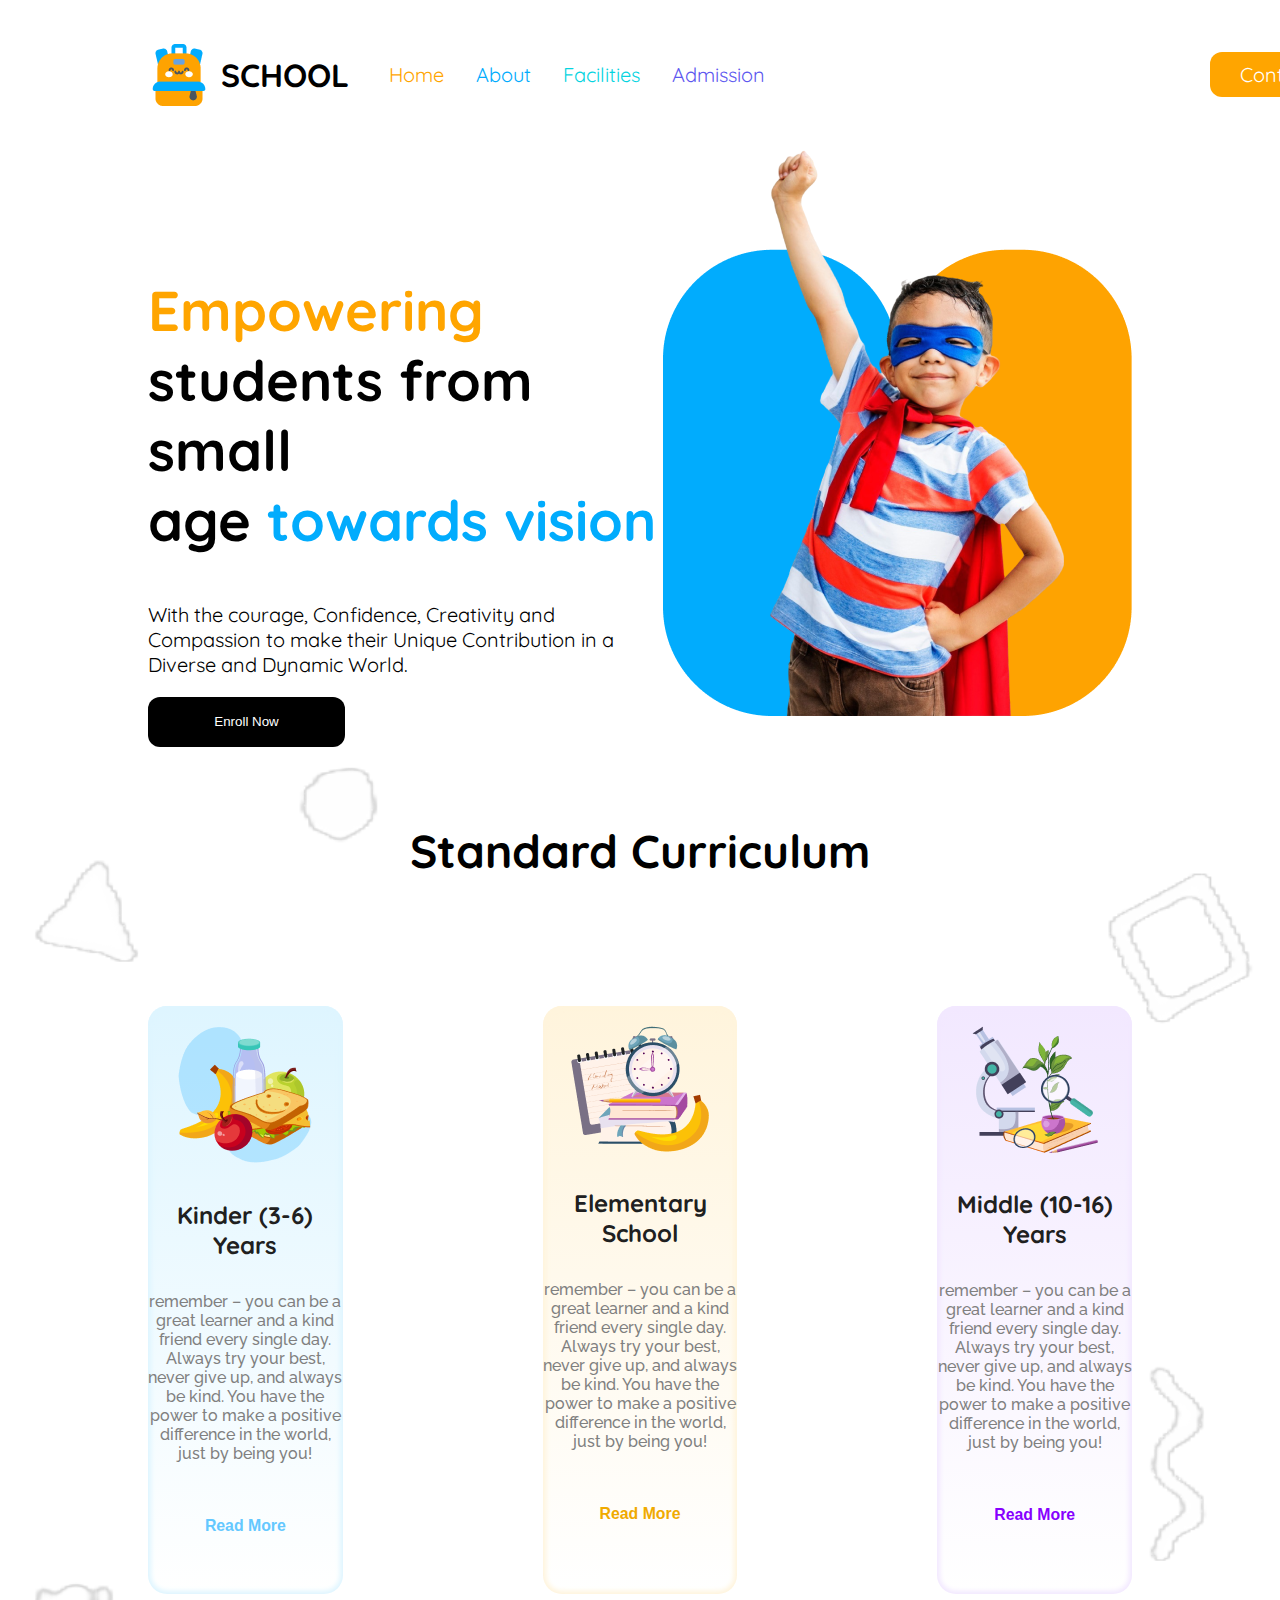
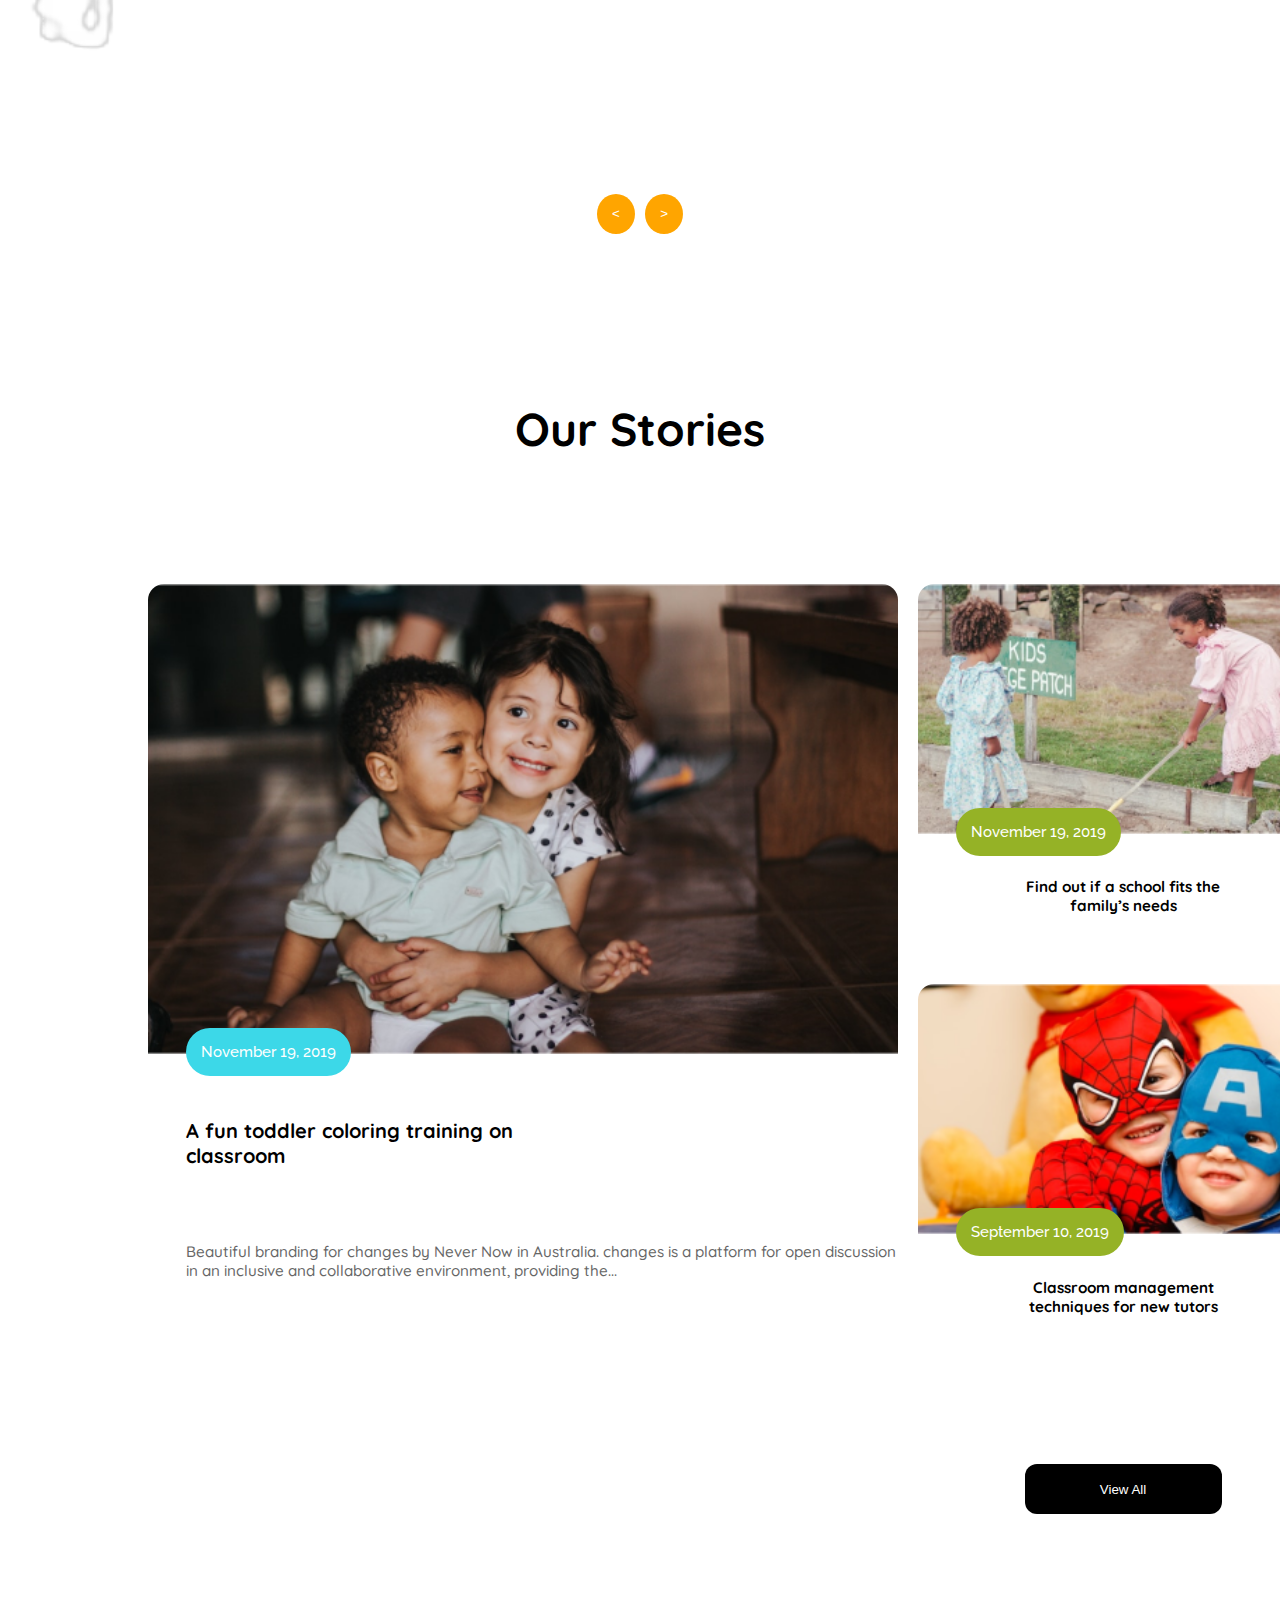
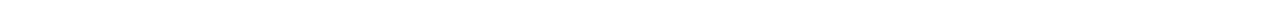
==== index.html @ c286f9ad "added text" ====
<!DOCTYPE html>
<html lang="en">
<head>
    <meta charset="UTF-8">
    <meta name="viewport" content="width=device-width, initial-scale=1.0">
    <link rel="stylesheet" href="style/style.css">
    <link rel="stylesheet" href="https://cdnjs.cloudflare.com/ajax/libs/font-awesome/6.7.2/css/all.min.css" integrity="sha512-Evv84Mr4kqVGRNSgIGL/F/aIDqQb7xQ2vcrdIwxfjThSH8CSR7PBEakCr51Ck+w+/U6swU2Im1vVX0SVk9ABhg==" crossorigin="anonymous" referrerpolicy="no-referrer" />
    <title>kids School</title>
    

</head>
<body id="all">
    <header class="head  display-flex">
        <div class="head1 display-flex">
            <img src="assets/logo.png" alt="">
            <h2 class="school">SCHOOL</h2>
        </div>
        <nav class="head2 display-flex">
            <ul class=" head3 display-flex">
                <li ><a class="font orange" href="">Home</a></li>
                <li><a class="font sky" href="">About</a></li>
                <li><a class="font" style="color:rgba(5, 212, 223, 1) ;" href="">Facilities</a></li>
                <li><a class="font" style="color:rgba(93, 88, 239, 1) ;" href="">Admission</a></li>
                
            </ul>
            <ul>
                <li><a class="btn font hover" style="color:rgba(255, 255, 255, 1) ;" href="">Contact</a></li>
            </ul>
        </nav>
        <i class="fa-sharp fa-solid fa-bars"></i>
    </header>
    <main>
        <section class="container display-flex">
            <div class="box-container ">
                <h2 class="ir"><span class=" orange">Empowering </span><br><span class="black">students from small <br> age</span> <span class="sky">towards vision</span></h2>
                <p class="pr black">With the courage, Confidence, Creativity and Compassion to make their Unique Contribution in a Diverse and Dynamic World.</p>
                <button class="btn-b " type="button">Enroll Now</button>
            </div>
            <div class="box display-flex">
                <img src="assets/hero-kids.png" alt="">
                
            </div>
        </section>
        <section class="bg ">

            <div class="standard ">
                <h3 class="st display-flex">Standard Curriculum</h3>
                <div class="standard-box display-flex">
                    <div class="img1 be">
                       <img src="assets/kinder.png" alt="">
                        <h4 class="three">Kinder (3-6) Years</h4>
                        <p class="four">remember – you can be a great learner and a kind friend every single day. Always try your best, never give up, and always be kind. You have the power to make a positive difference in the world, just by being you!</p>
                        <button class="btn-btn hover" style="color: rgba(100, 200, 255, 1);"  type="button">Read More</button>
                    </div>
                    <div class="img1 hey">
                        <img src="assets/elementary.png" alt="">
                        <h4 class="three">Elementary School</h4>
                        <p class="four">remember – you can be a great learner and a kind friend every single day. Always try your best, never give up, and always be kind. You have the power to make a positive difference in the world, just by being you!</p>
                        <button class="btn-btn hover" style="color:rgba(240, 170, 0, 1) ;"  type="button">Read More</button>
                    </div>
                    <div class="img1 bd">
                        <img src="assets/middle.png" alt="">
                        <h4 class="three">Middle (10-16) Years</h4>
                        <p class="four">remember – you can be a great learner and a kind friend every single day. Always try your best, never give up, and always be kind. You have the power to make a positive difference in the world, just by being you!</p>
                        <button class="btn-btn hover" style="color: rgba(135, 0, 255, 1);" type="button">Read More</button>
                    </div>
                </div>
                <div class="are display-flex">
                    <button class="l" type="button"> < </span>
                    <button class="r" type="button"> > </span>
                </div>
            </div>
        </section>
         <section class="gradient">
            <div class="story">
                <h3 class="our st">Our Stories</h3>
                <div class="stories">

                <div class="stories1 ">
                   <div class="six"> <img  src="assets/story-1.png" alt=""></div>
                    <span class="date" style="background-color:rgba(60, 216, 232, 1) ;">November 19, 2019</span>
                   <div class="seven black font"> 
                    <h4 class="m">A fun toddler coloring training on <br>
                    classroom</h4>
                <p class="w">Beautiful branding for changes by Never Now in Australia.
                    changes is a platform for open discussion in an inclusive and
                    collaborative environment, providing the...</p></div>
                </div>
                <div class="collage">
                    <div class="stories2 ">
                        <div class="hg"> <img  src="assets/story-2.png" alt=""></div>
                         <span class="date" style="background-color: rgba(149, 178, 38, 1);">November 19, 2019</span>
                         <h4 class="p f">Find out if a school fits the <br>family’s needs</h4>
                     </div>
                     <div class="stories3 ">
                         <div class="hg"><img  src="assets/story-3.png" alt=""></div>
                         <span class="date" style="background-color:rgba(93, 88, 240, 1) ;">November 19, 2019</span>
                         <h4 class="p">Summer math & literacy <br>
                             centres for kids</h4>
                     </div>
                     <div class="stories4 ">
                         <div class="hg"><img  src="assets/story-4.png" alt=""></div>
                         <span class="date" style="background-color: rgba(149, 178, 38, 1);">September 10, 2019</span>
                         <h4 class="p">Classroom management <br>
                             techniques for new tutors</h4>
                     </div>
                     <div class="stories5 ">
                         <div class="hg"><img  src="assets/story-5.png" alt=""></div>
                         <span class="date" style="background-color: rgba(149, 178, 38, 1);" >July 19, 2019</span>
                         <h4 class="p">Conversation rhymes <br>
                             improve kids listening</h4></div>
                        <div class="e" ><button class="btn-b" type="button">View All</button></div>
                </div>             
            </div>
               
               
        </section>   
        
    </main>
    
</body>
</html>
---- style/style.css ----
@import url('https://fonts.googleapis.com/css2?family=Quicksand:wght@300..700&display=swap');
@import url('https://fonts.googleapis.com/css2?family=Raleway:ital,wght@0,100..900;1,100..900&display=swap');
#all{
    font-family: "Quicksand", serif;
    font-optical-sizing: auto;
    font-weight: normal;
    font-style: normal;
    
}
.font{
    font-size:1.25rem
}
.black{
    color: black;
}
.sky{
    color:rgba(1, 172, 253, 1);
}
.orange{
    color:orange;
}
.three{
    font-weight: bold;
    font-size: 1.5rem;
    color:rgba(32, 32, 32, 1) ;
    background-color: ;
}

.four{
    
    font-weight: 500;
    font-size:0.99rem ;
    font-family: "Raleway", serif;
    font-optical-sizing: auto;
    color:rgba(128, 128, 128, 1) ;

    
    
}
.btn-btn{
    font-weight: bold;
    font-size:0.99rem ;
    border: none;
    background-color: transparent;
    padding-bottom:58.48px ;
    padding-top: 38.67px;

}

.display-flex{
    display: flex;
   
}
.head{
    padding:20px 140px ;
    justify-content: space-between;
    align-items: center;
    border-bottom: 2px solid orange;
    border: none;
    
    
}
.head1{
    gap: 11px;
    align-items: center;
}
.head1 img{
    width: 62px;
    height: 62px;
}
.head2{
    margin-left: auto;
}
.school{
    font-weight: bold;
    font-size: 2rem;
    color: var(--color);
   
}

.head3{
     gap:32px ;
     padding-right:405px;
    
     
}

li{
    list-style: none;
    
}
li > a{
    text-decoration: none;
    padding: 16px auto;
}
.btn{
    background-color:orange ;
    width: 197px;
    height: 50px;
    border-radius:12px ;
    padding: 10px 30px;
    
    
}
.container{
    justify-content: space-between;
    align-items: center;
    margin: 0 140px;
    

}
.box-container{
    width: 600px;
    height: 400px;
} 
.ir{
    font-weight: bold;
    font-size:3.5rem;
    opacity: 100%;

}
.pr{
    font-weight:400;
    font-size: 1.25rem;
}
.btn-b{
    background-color:black;
    width: 197px;
    height: 50px;
    border-radius:12px ;
    padding: 10px 30px;
    color: white;
    border: none;
    cursor: pointer;
}
.ss{
    max-width:50px;
    max-height: 40px;
    padding-top: 5px;
}
.bg{
    background-image: url("../assets/bgg.png");
    background-position: center;
    background-size: cover;
    width: 100%;
    

    
    
}
.story{
    margin: 0 140px;
}
.st{ 
    justify-content: center;
    padding-top: 60px;
    padding-bottom: 80px;
    font-weight: bold;
    font-size: 2.875rem;
    color:rgba(0, 0, 0, 1) ;
    
    
}
.standard-box{
    margin: 0 140px;
    padding-bottom: 200px;
    text-align: center;
    gap: 200px;
 

}


.img1 img{
    padding-top: 20px;
}
.be{
    background: linear-gradient(to bottom,rgba(222, 245, 255, 1), rgba(255, 255, 255, 1));
        box-shadow: inset 0 0 5px 3px rgba(222, 245, 255, 1);
        border-radius: 18.86px;
      

}
.hey{
    background: linear-gradient(to bottom,rgba(255, 244, 220, 1), rgba(255, 255, 255, 1));
    box-shadow: inset 0 0 5px 3px rgba(255, 244, 220, 1);
    border-radius: 18.86px;
  
}
.bd{
    background: linear-gradient(to bottom,rgba(242, 232, 255, 1), rgba(255, 255, 255, 1));
        box-shadow: inset 0 0 5px 3px rgba(242, 232, 255, 1);
        border-radius: 18.86px;
      
      
}
.hover{
    cursor: pointer;
}
.hover:hover{
   
    transform: scale(1.1);
    transition: trasform 0.3s ease;
}
.are{
    justify-content:center;
    text-align: center;
    align-items: center;
     gap: 10px;
     padding-bottom: 60px;
     font-size:1.5rem ;
    } 
.l{
    
    background-color: orange;
    border-radius: 100%;
    padding: 1% 1.2%;
    color: white;
   border: none;
} 



.r{
    
    background-color: orange;
    border-radius: 100%;
    padding: 1% 1.2%;
    color: white;
    border: none;
} 

.fa-sharp{
    font-size: 40px;
    visibility: hidden;
}
.stories{
    display: grid;
    grid-template-columns: repeat(3,1fr);
    gap: 20px;
   
}

.our{
    display: flex;
    justify-content: center;

}
.stories1{
   
    max-width: 800px;
    grid-row: span 2 ;
    width: 750px;
    background-color: rgba(255, 255, 255, 1);
    border-radius:16px ;
   
}
.stories2{
    background-color: rgba(255, 255, 255, 1);
    border-radius:16px ;
   
}
.stories3{
    background-color: rgba(255, 255, 255, 1);
    border-radius:16px ;
   
}
.stories4{
    background-color:rgba(255, 255, 255, 1);
    border-radius:16px ;
}
.stories5{
    background-color:rgba(255, 255, 255, 1);
    border-radius:16px ;
   
}



.date{
    font-weight: 500;
    font-size:0.95rem ;
    font-family: "Raleway", serif;
    font-optical-sizing: auto;
    color:rgba(255, 255, 255, 1);
    margin-left: 38.35px;
    padding: 15px 15px;
    border-radius:47.93px ;
    position: absolute;
    margin-top: -30px;
    


}
.six img{
    width: 750px;
    border-top-left-radius:16px ;
    border-top-right-radius:16px ;
}
.seven{
    padding-left: 38.05px;
}
.collage{
    
    display: grid;
    grid-template-columns: repeat(2,1fr);
    gap: 20px;
    
}

   
.hg img{
    height: 250px;
    width: 410px;
    border-top-left-radius:16px ;
    border-top-right-radius: 16px;

}
.p{
   padding-top: 19.17px;
   padding-bottom: 28.55px;
    text-align: center;
    font-weight: bold;
    font-size: 0.95rem;
    color:  rgba(0, 0, 0, 1);
   
  

}
.m{
    padding-top: 33.56px;
}
.w{
    font-weight: 500;
    font-size: 0.95rem;
    color: rgba(102, 102, 102, 1);
    padding-top: 47.93px;
    padding-bottom: 34.52px;
}
.gradient{
   
   
}
.e{
    text-align: center;
    padding-top: 80px;
    padding-bottom: 60px;
}



    




@media screen and (max-width:576px){

    .standard-box,
    .head2,
    .head3,
    .container,
    .box,
    .box-container{
        flex-direction: column-reverse;
        overflow-x: hidden;
        margin: 0 auto;
        padding: 0 auto;}

    .standard-box{
        flex-direction: column;
        padding: 0 0;
        row-gap: 10px;
        
    }
    .standard{
        max-width: ;
    }
    .st{
        font-weight: bold;
        font-size:2rem ;
    }
    
    .head3,
    .btn,
    .school{
        visibility: hidden;
    }
    .box-container{
        width: 350px;
        text-align: center;}
        
    .head{
      padding-left: 0%;
      margin-top: 10%;
      padding-right: 0%;
      
      height:0px;
    }
    .ir{
        font-weight: bold;
        font-size: 2rem;
        
    }
    .hover:hover{
            transform: none;
            transition:  none;
    }
    .are{
        padding:5%;
    }
    .r{
    
        background-color: orange;
        border-radius: 100%;
        padding: 2% 3%;
        color: white;
    }
    .l{
    
        background-color: orange;
        border-radius: 100%;
        padding: 2% 3%;
        color: white;
       
    }
    .fa-sharp{
        font-size: 40px;
        visibility: inherit;
        
    }
    .head1 img{
        padding-bottom: 50px;
    }
    .fa-sharp{
        padding-bottom:50px ;
    }
    .head{
        border-bottom: 2px solid orange;
    }
    .stories1{
      display: none;
      
    }
    .collage{ 
      
        
        
}
.gradient{
    margin-left: 0% ;
    padding-left: 0%;
    padding-right: 0%;
    margin-right: 0%;
}
    .collage{
        padding: 0% 5px;
        
      
    }
   
.hg img{
    max-width: 220px;
    max-height:150px;
}
.p{
    font-size:0.5rem;
   
}
.date{
    font-size: 0.5rem;
}
    .story{
        margin: 0% 0%;
    }
    .e{
        margin: 0 0%;
    }
    







}
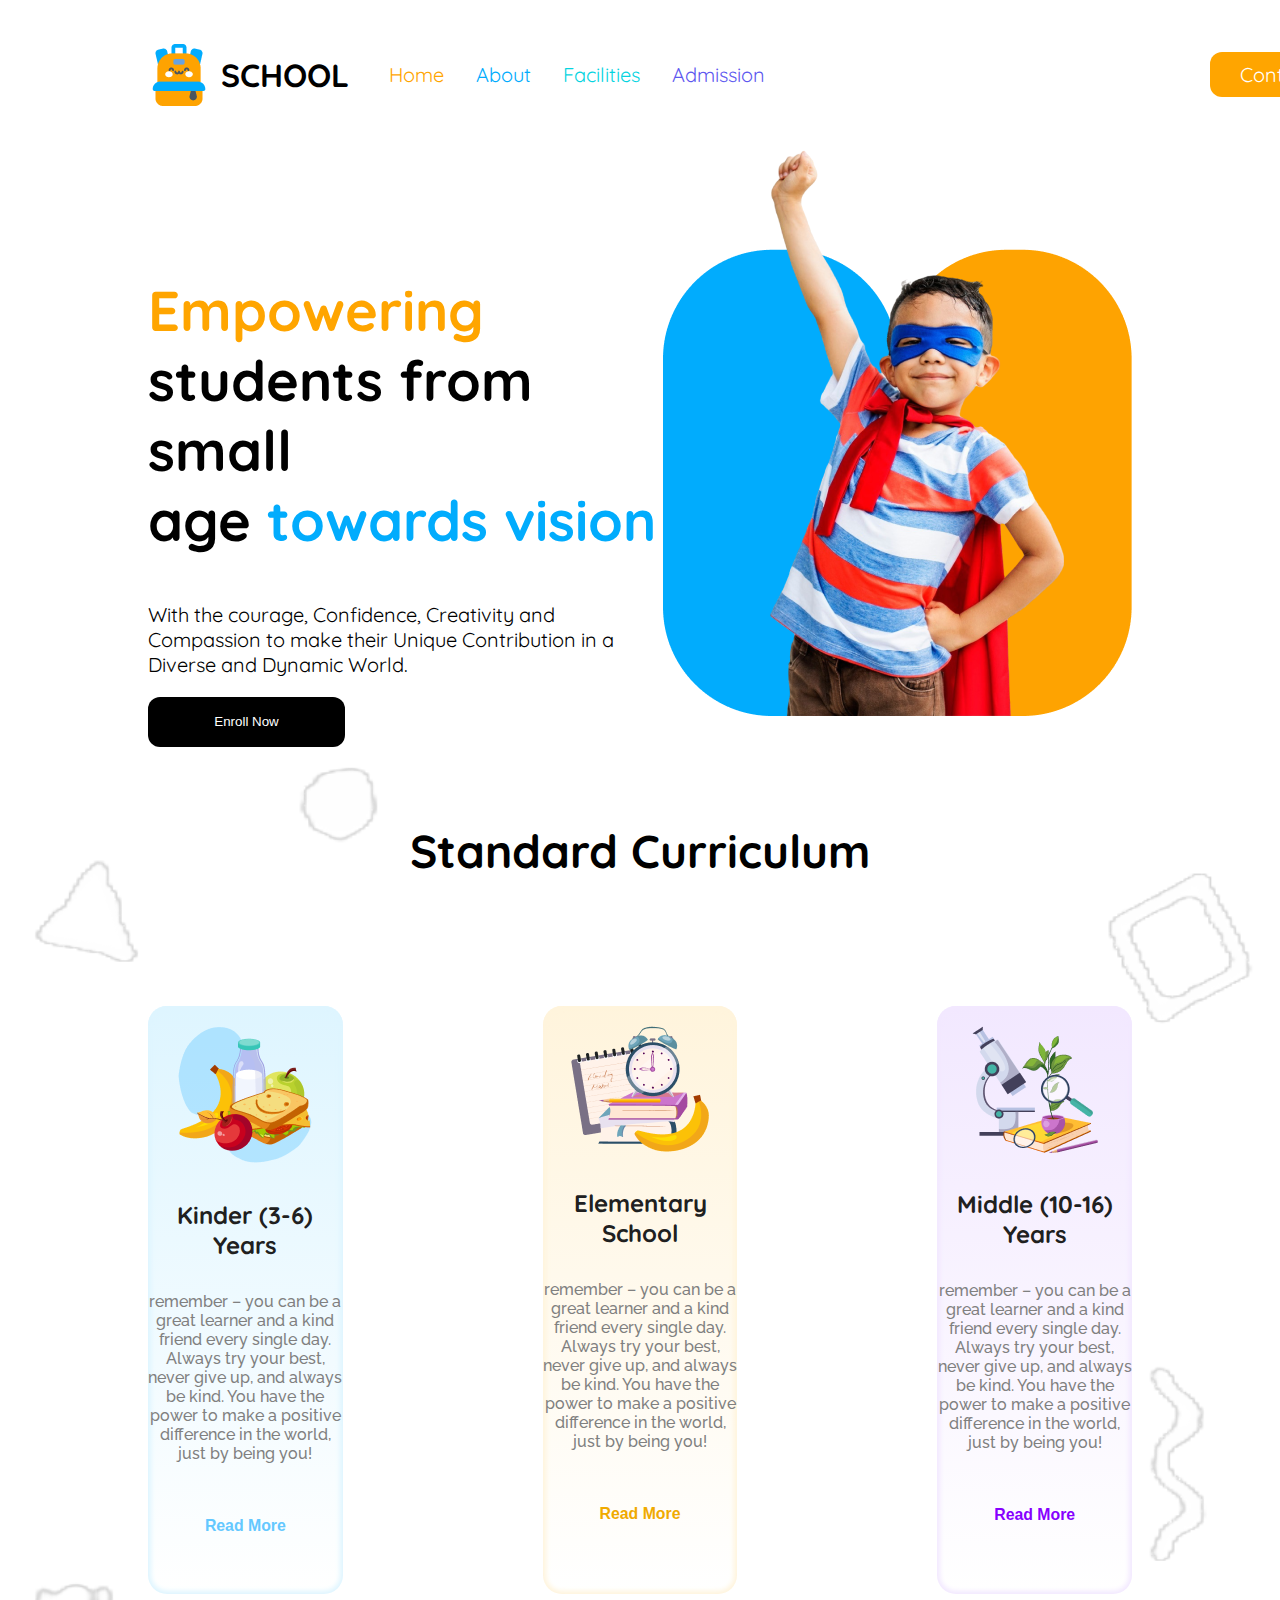
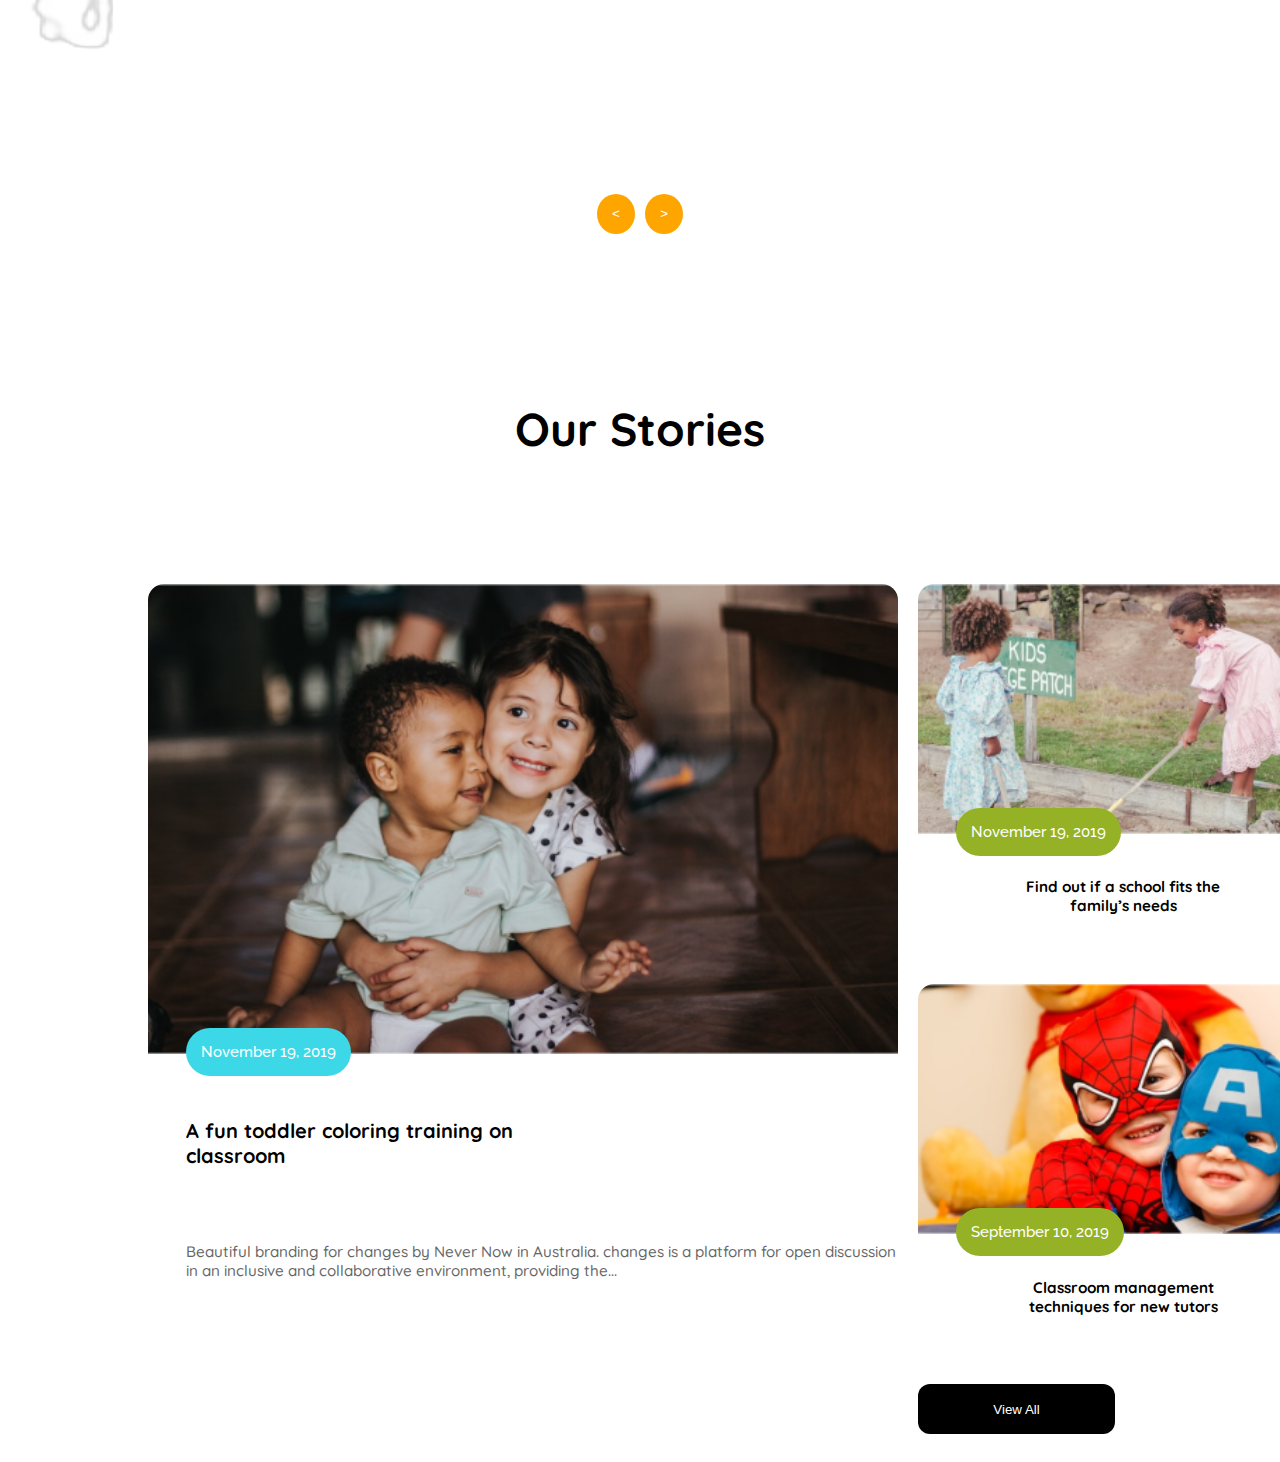
==== commit 1be71cf5: "add some resolve" ====
--- a/index.html
+++ b/index.html
@@ -109,8 +109,9 @@
                          <span class="date" style="background-color: rgba(149, 178, 38, 1);" >July 19, 2019</span>
                          <h4 class="p">Conversation rhymes <br>
                              improve kids listening</h4></div>
-                        <div class="e" ><button class="btn-b" type="button">View All</button></div>
-                </div>             
+                         <div class="e" ><button class="btn-b " type="button">View All</button></div>     
+                </div>  
+                     
             </div>
                
                
--- a/style/style.css
+++ b/style/style.css
@@ -337,15 +337,7 @@
     padding-top: 47.93px;
     padding-bottom: 34.52px;
 }
-.gradient{
-   
-   
-}
-.e{
-    text-align: center;
-    padding-top: 80px;
-    padding-bottom: 60px;
-}
+
 
 
 
@@ -474,7 +466,7 @@
         margin: 0% 0%;
     }
     .e{
-        margin: 0 0%;
+       margin-left: 62%;
     }
     
 
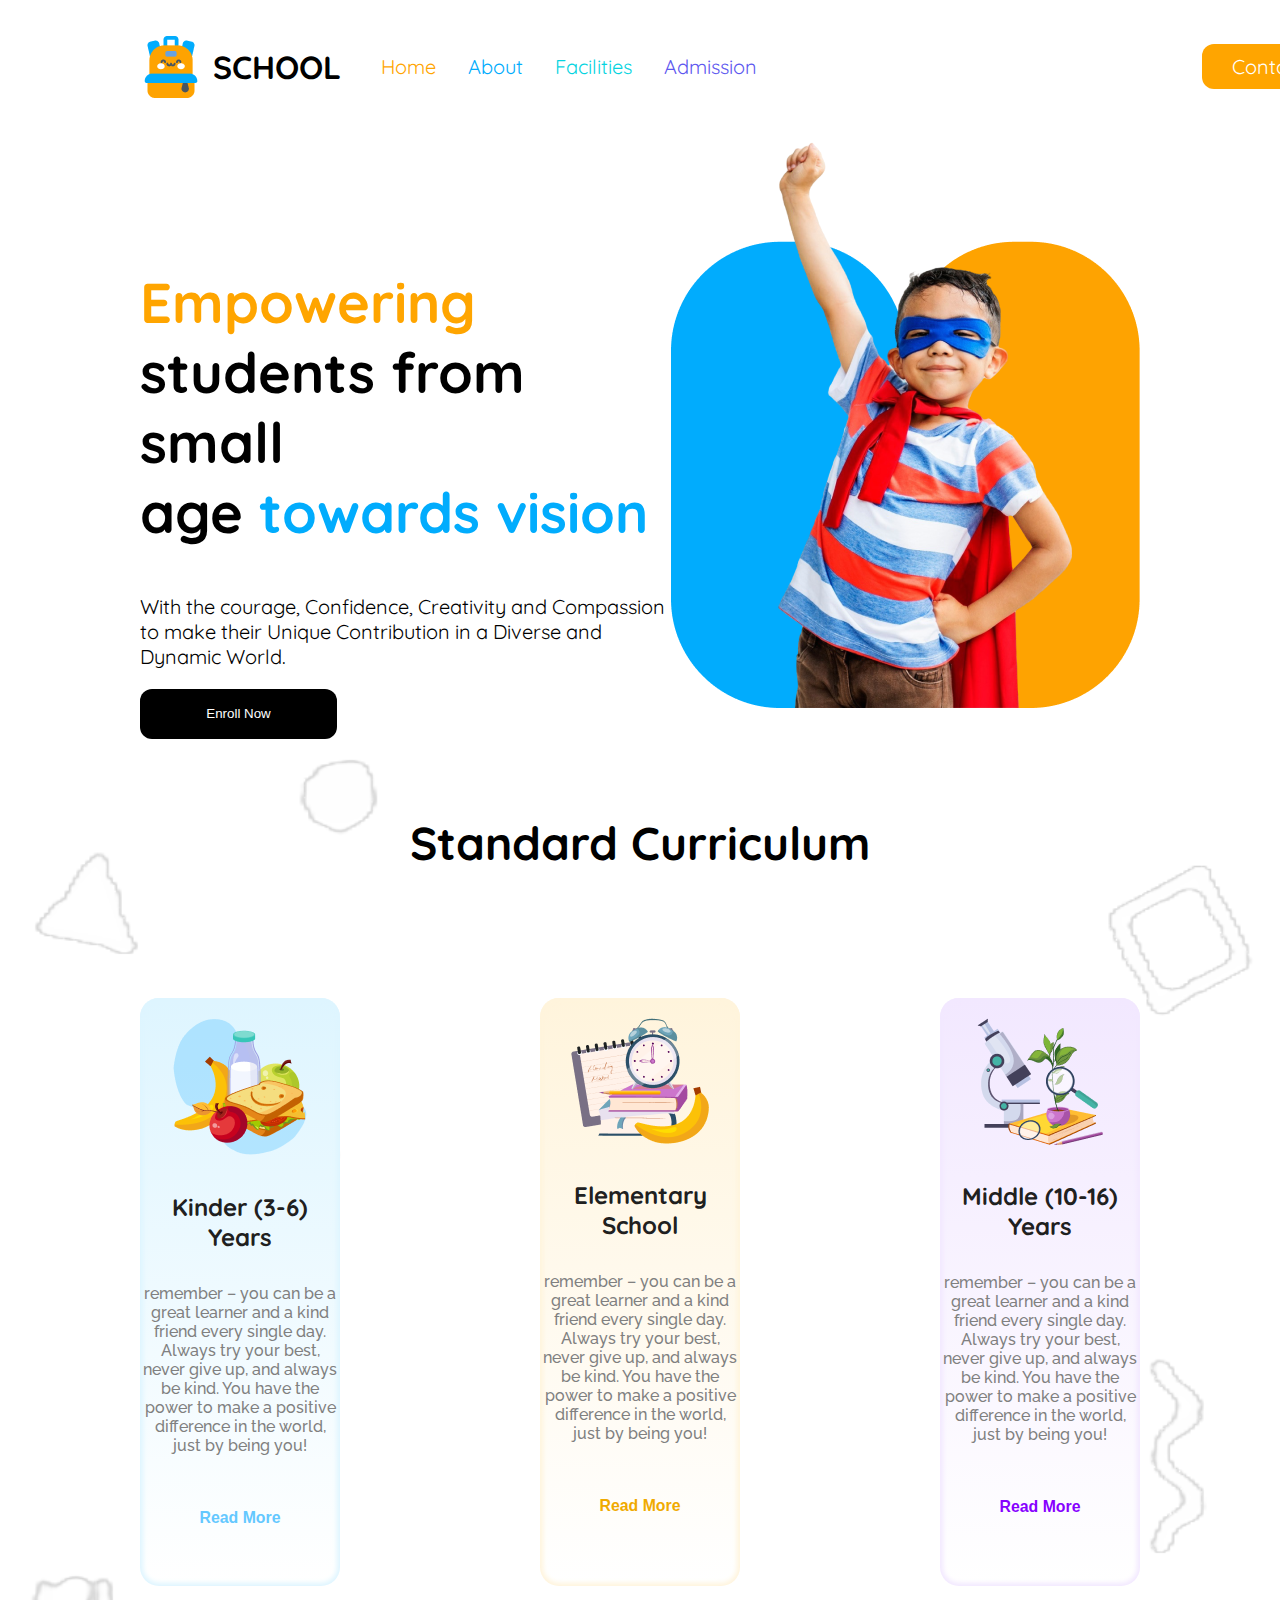
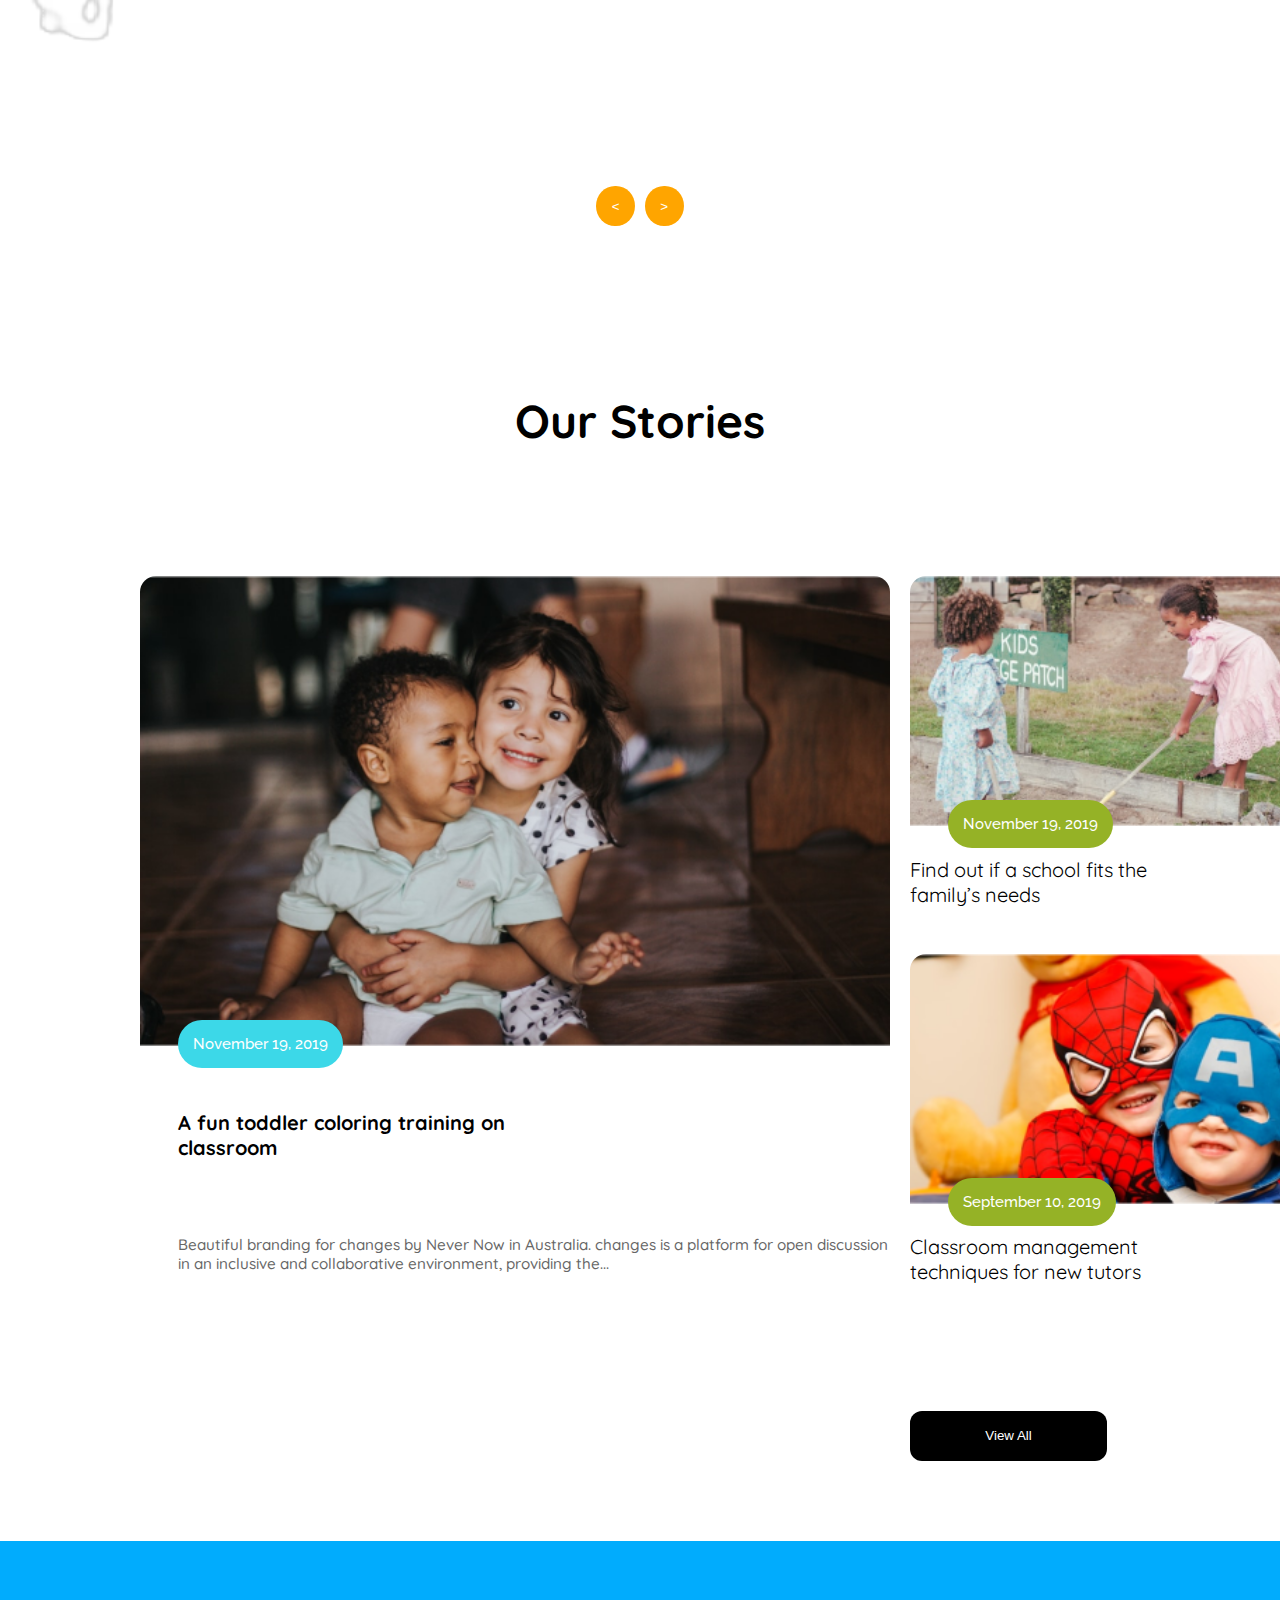
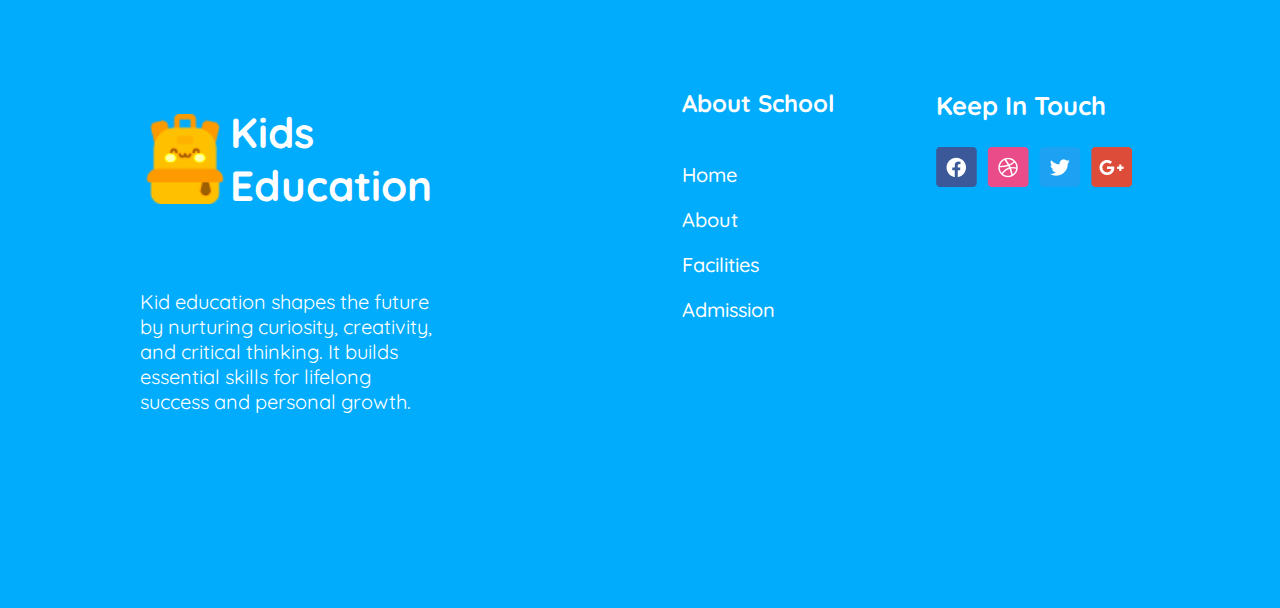
==== commit d38e4d4d: "added new section" ====
--- a/index.html
+++ b/index.html
@@ -115,9 +115,48 @@
             </div>
                
                
-        </section>   
+        </section>  
+         
         
     </main>
+
+    <footer>
+        <section class="ten display-flex ">
+           <div class="footer1 b">
+               <div class="footer2">
+                   <div class="g display-flex">
+                      <img src="assets/logo.png" alt="">
+                    <h3 class="k">Kids <br>
+                           Education</h3>
+                    </div>
+                </div>
+                <p class="p">Kid education shapes the future by nurturing curiosity, creativity, and critical thinking. It builds essential skills for lifelong success and personal growth.</p>
+
+            </div>
+            <div class="footer3 b">
+                 <h3 class="xc">About School</h3>
+                <nav class="nav"> 
+                    <ul>
+                         <li><a class="white" href="">Home</a></li>
+                         <li><a class="white"  href="">About</a></li>
+                         <li><a class="white"  href="">Facilities</a></li>
+                         <li><a class="white"  href="">Admission </a></li>
+                    </ul>
+                </nav>
+           
+            </div>
+           <div class="footer4 b">
+                <h3 class="h3">Keep In Touch</h3>
+                <div class=" gap display-flex">
+                     <img src="assets/fb.png" alt="">
+                     <img src="assets/dribble.png" alt="">
+                     <img src="assets/twitter.png" alt="">
+                     <img src="assets/google+.png" alt="">
+                </div>
+            
+           </div>
+        </section>
+    </footer>
     
 </body>
-</html>
+</html>--- a/style/style.css
+++ b/style/style.css
@@ -5,6 +5,7 @@
     font-optical-sizing: auto;
     font-weight: normal;
     font-style: normal;
+    margin: 0 auto;
     
 }
 .font{
@@ -316,17 +317,6 @@
     border-top-right-radius: 16px;
 
 }
-.p{
-   padding-top: 19.17px;
-   padding-bottom: 28.55px;
-    text-align: center;
-    font-weight: bold;
-    font-size: 0.95rem;
-    color:  rgba(0, 0, 0, 1);
-   
-  
-
-}
 .m{
     padding-top: 33.56px;
 }
@@ -335,12 +325,76 @@
     font-size: 0.95rem;
     color: rgba(102, 102, 102, 1);
     padding-top: 47.93px;
-    padding-bottom: 34.52px;
-}
-
-
-
-
+    padding-bottom: 34.52px;}
+.e{
+        padding-bottom: 60px;
+        padding-top: 80px;
+    }
+
+.ten{
+    background-color:rgba(1, 172, 253, 1) ;
+    padding: 123px 140px 174px 140px;
+    color: rgba(255, 255, 255, 1);
+    gap:50px ;
+}
+.white{
+    color: white;
+    font-weight: 500;
+    font-size: 1.25rem;
+    
+}
+
+.footer2 img{
+    width: 90px;
+    height: 90px;
+    filter: sepia(1) saturate(5) ;
+    padding-top: 50px;
+}
+.footer2{
+    gap:10.7px ;
+    margin-bottom: 35.35px;
+}
+.k{
+    font-size:2.63rem ;
+    font-weight: bold;
+
+}
+.b{height: auto;
+    width: 513.33px;
+    padding-top: 0%;
+   
+}
+.p{
+    font-weight: 400;
+    font-size:1.25rem ;
+}
+.xc{
+    font-weight: bold;
+    font-size: 1.5rem;
+}
+.footer3{
+    
+    padding-left: 20%;
+}
+.nav ul {
+    display: inline-block;
+    margin: 0;
+    padding-left:0;
+    list-style-type: none;
+    justify-content: center;
+    align-items: center;
+    
+}
+.nav ul li{
+    margin-top: 20px;
+}
+.h3{
+    font-weight: bold;
+    font-size: 1.6rem;
+}
+.gap{
+    gap:10.15px ;
+}
     
 
 
@@ -455,25 +509,46 @@
     max-width: 220px;
     max-height:150px;
 }
-.p{
+.p{ display: flex;
     font-size:0.5rem;
+    flex-wrap: break-word;
    
 }
 .date{
     font-size: 0.5rem;
 }
-    .story{
+.story{
         margin: 0% 0%;
     }
-    .e{
+.e{
        margin-left: 62%;
     }
-    
-
-
-
-
-
-
-
-}   +    .ten{
+        flex-direction: column;
+        overflow-x: hidden;
+        padding-left: 20px;
+        
+        margin: 0% 0%;
+        
+    }
+    .footer3{
+        padding-left: 0%;
+    }
+    .p{
+        font-size: 1rem;
+        
+    }
+    .footer1{
+        width:100%;
+    }
+
+
+    
+
+
+
+
+
+
+
+}   
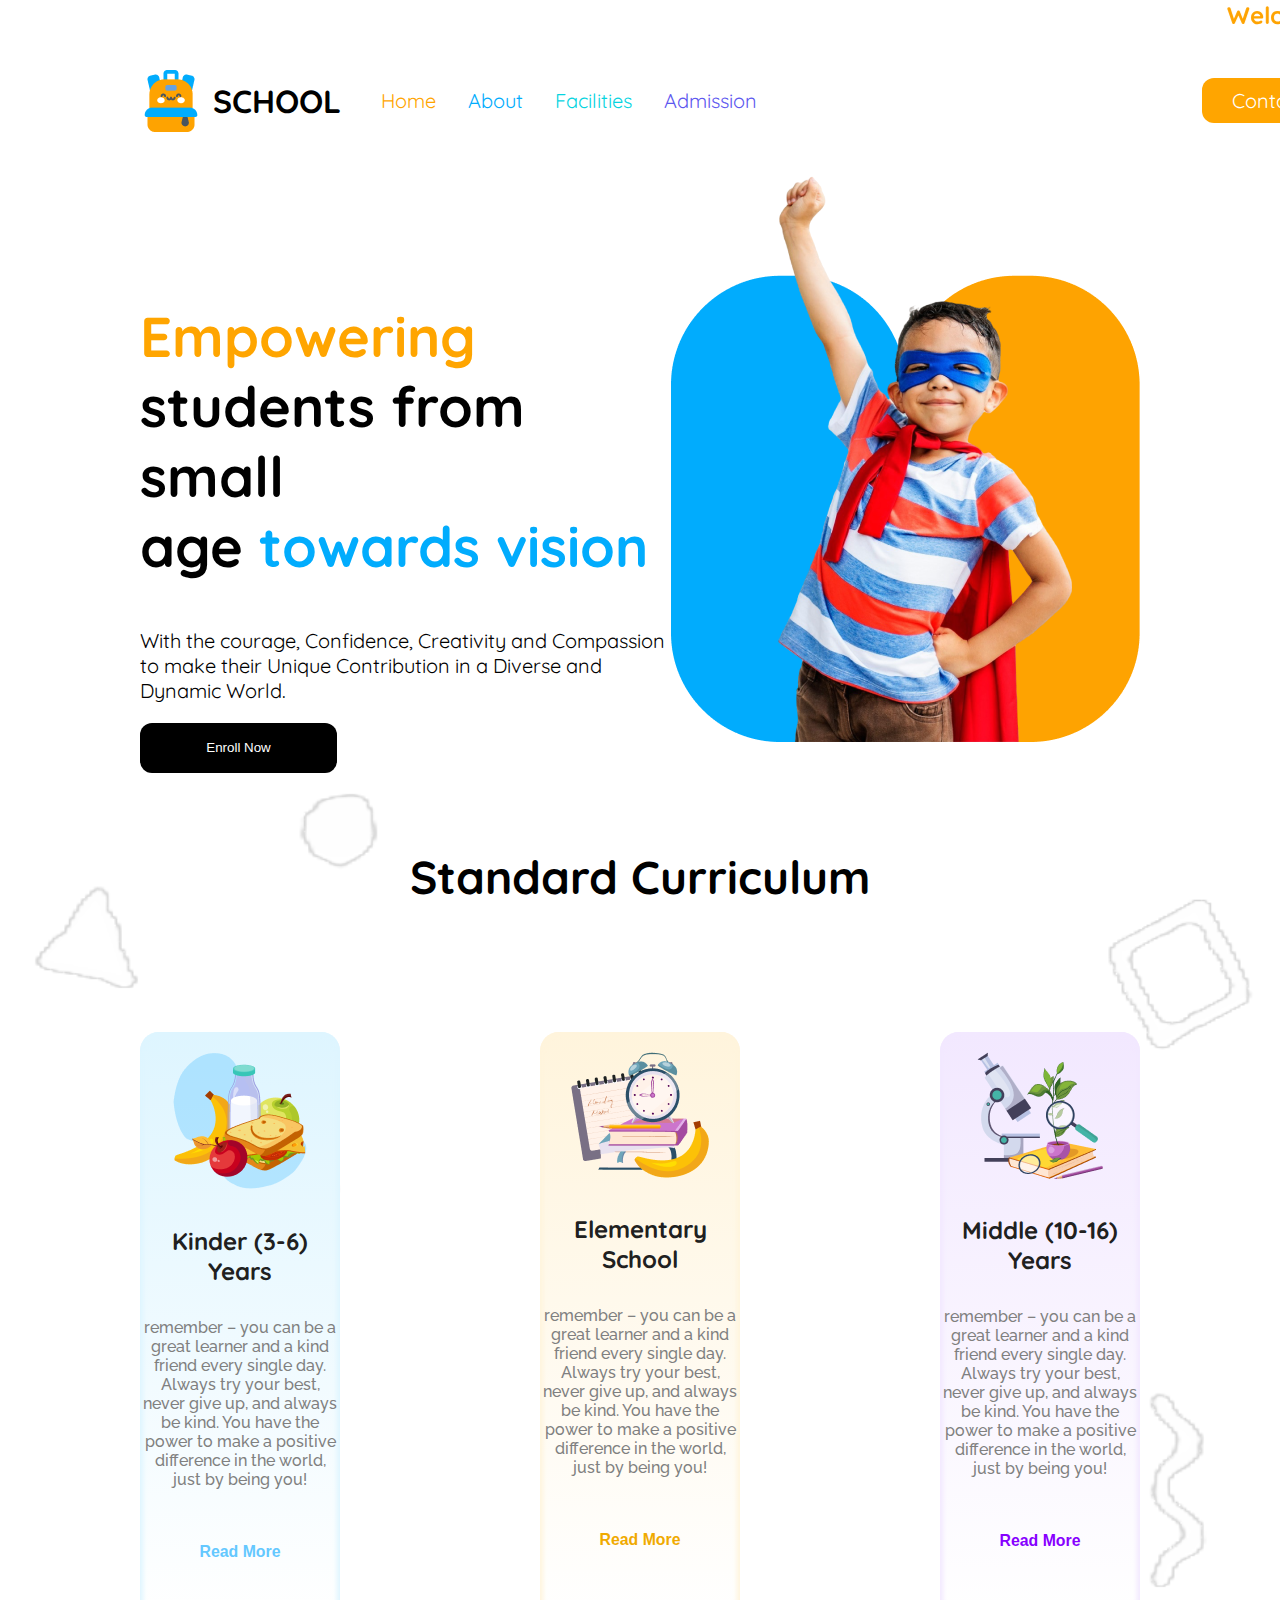
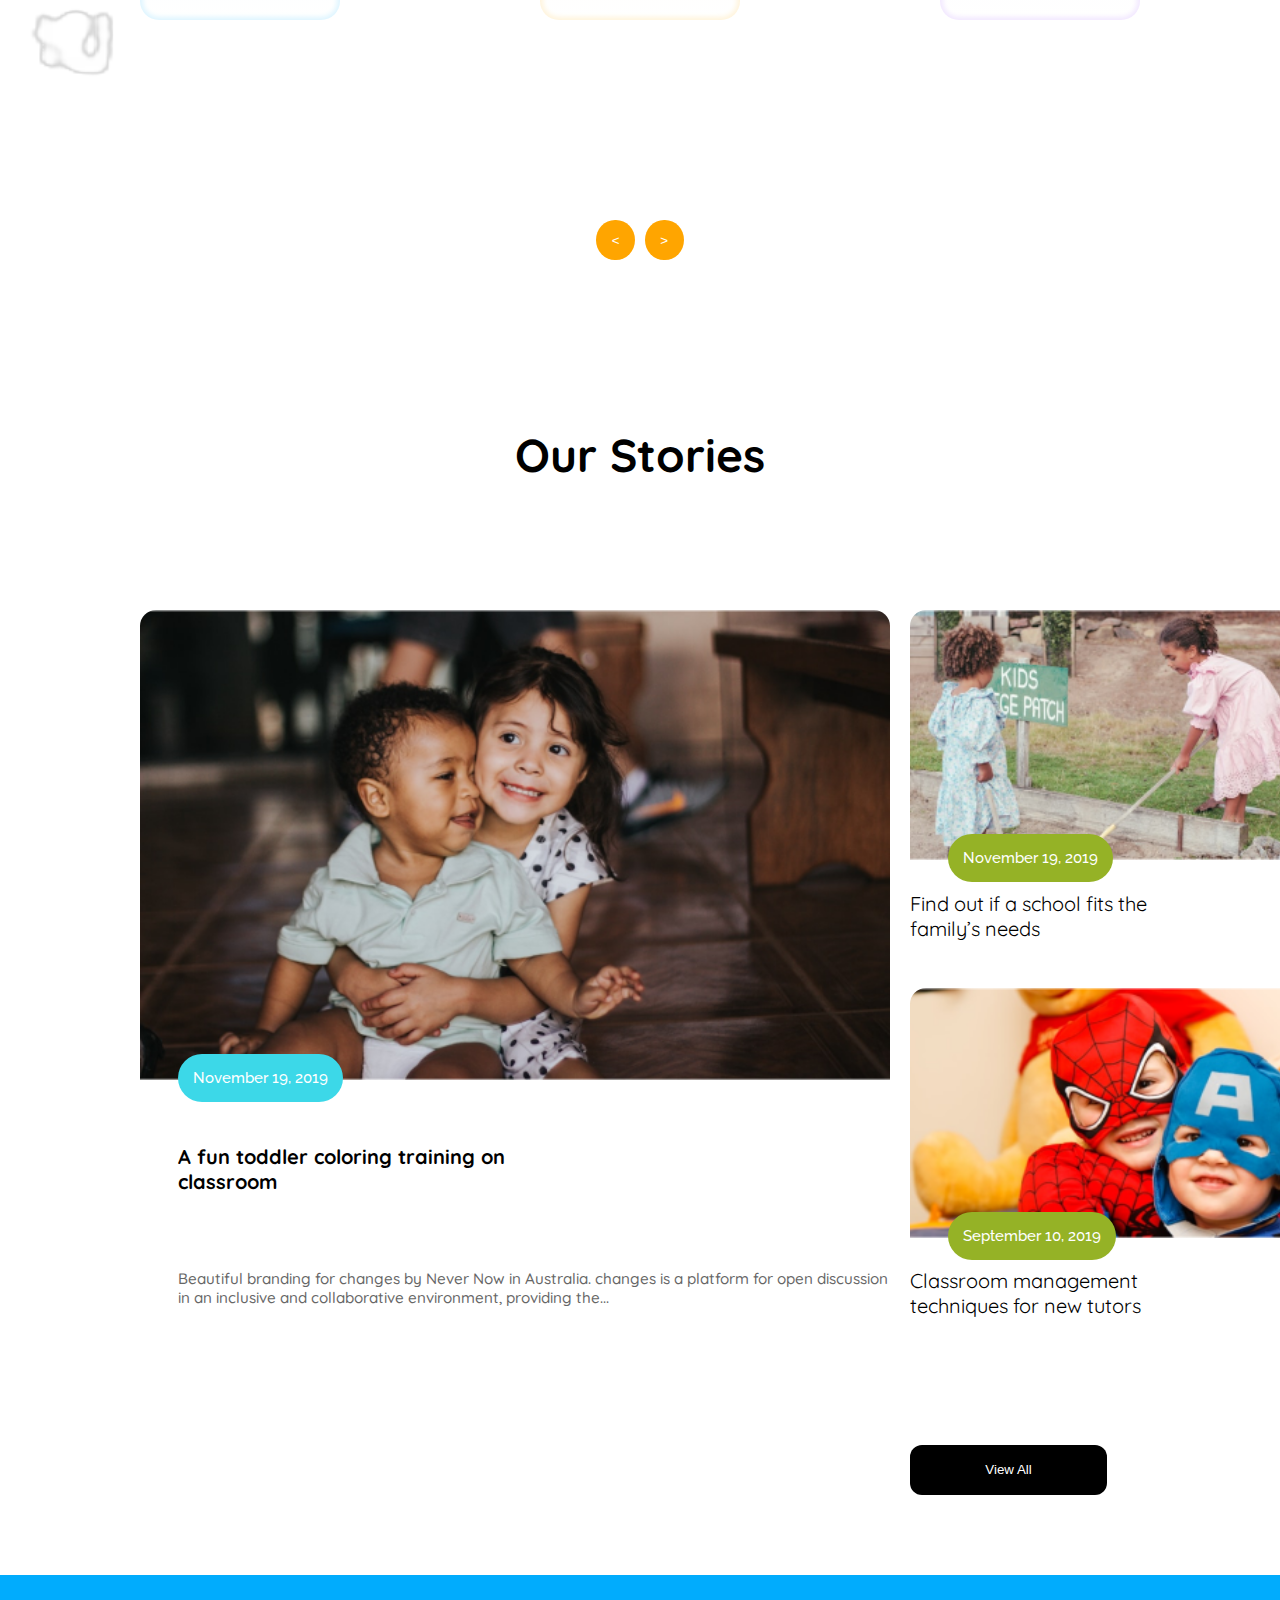
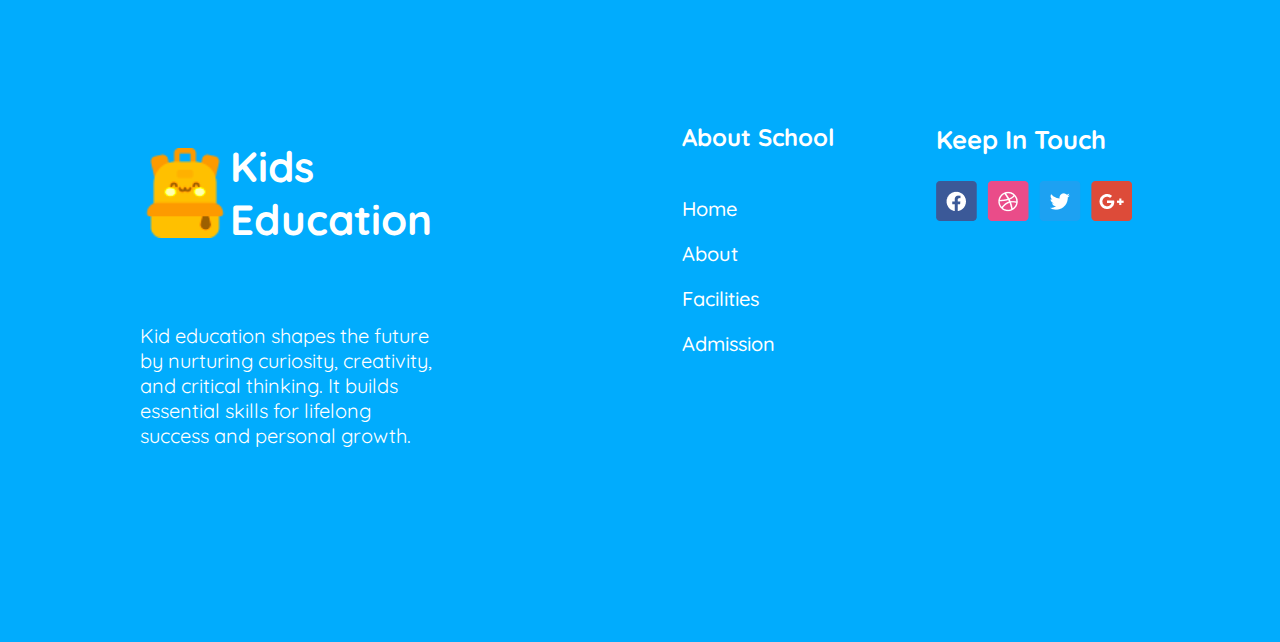
==== commit ed9de7ab: "added morquee" ====
--- a/index.html
+++ b/index.html
@@ -10,6 +10,7 @@
 
 </head>
 <body id="all">
+    <marquee id="marquee" behavior="scroll" direction="left"><span style="color: rgba(254, 163, 1, 1);">Welcome</span> <span style="color: rgba(5, 212, 223, 1);">to Kids </span> <span style="color:rgba(1, 172, 253, 1) ;">Education</span></marquee>
     <header class="head  display-flex">
         <div class="head1 display-flex">
             <img src="assets/logo.png" alt="">
@@ -120,8 +121,7 @@
         
     </main>
 
-    <footer>
-        <section class="ten display-flex ">
+    <footer class="ten display-flex" >
            <div class="footer1 b">
                <div class="footer2">
                    <div class="g display-flex">
@@ -153,9 +153,9 @@
                      <img src="assets/twitter.png" alt="">
                      <img src="assets/google+.png" alt="">
                 </div>
-            
            </div>
-        </section>
+          
+
     </footer>
     
 </body>
--- a/style/style.css
+++ b/style/style.css
@@ -6,6 +6,11 @@
     font-weight: normal;
     font-style: normal;
     margin: 0 auto;
+    
+}
+#marquee{
+    font-size: 1.5rem;
+    font-weight: bolder;
     
 }
 .font{
@@ -541,7 +546,7 @@
     .footer1{
         width:100%;
     }
-
+   
 
     
 
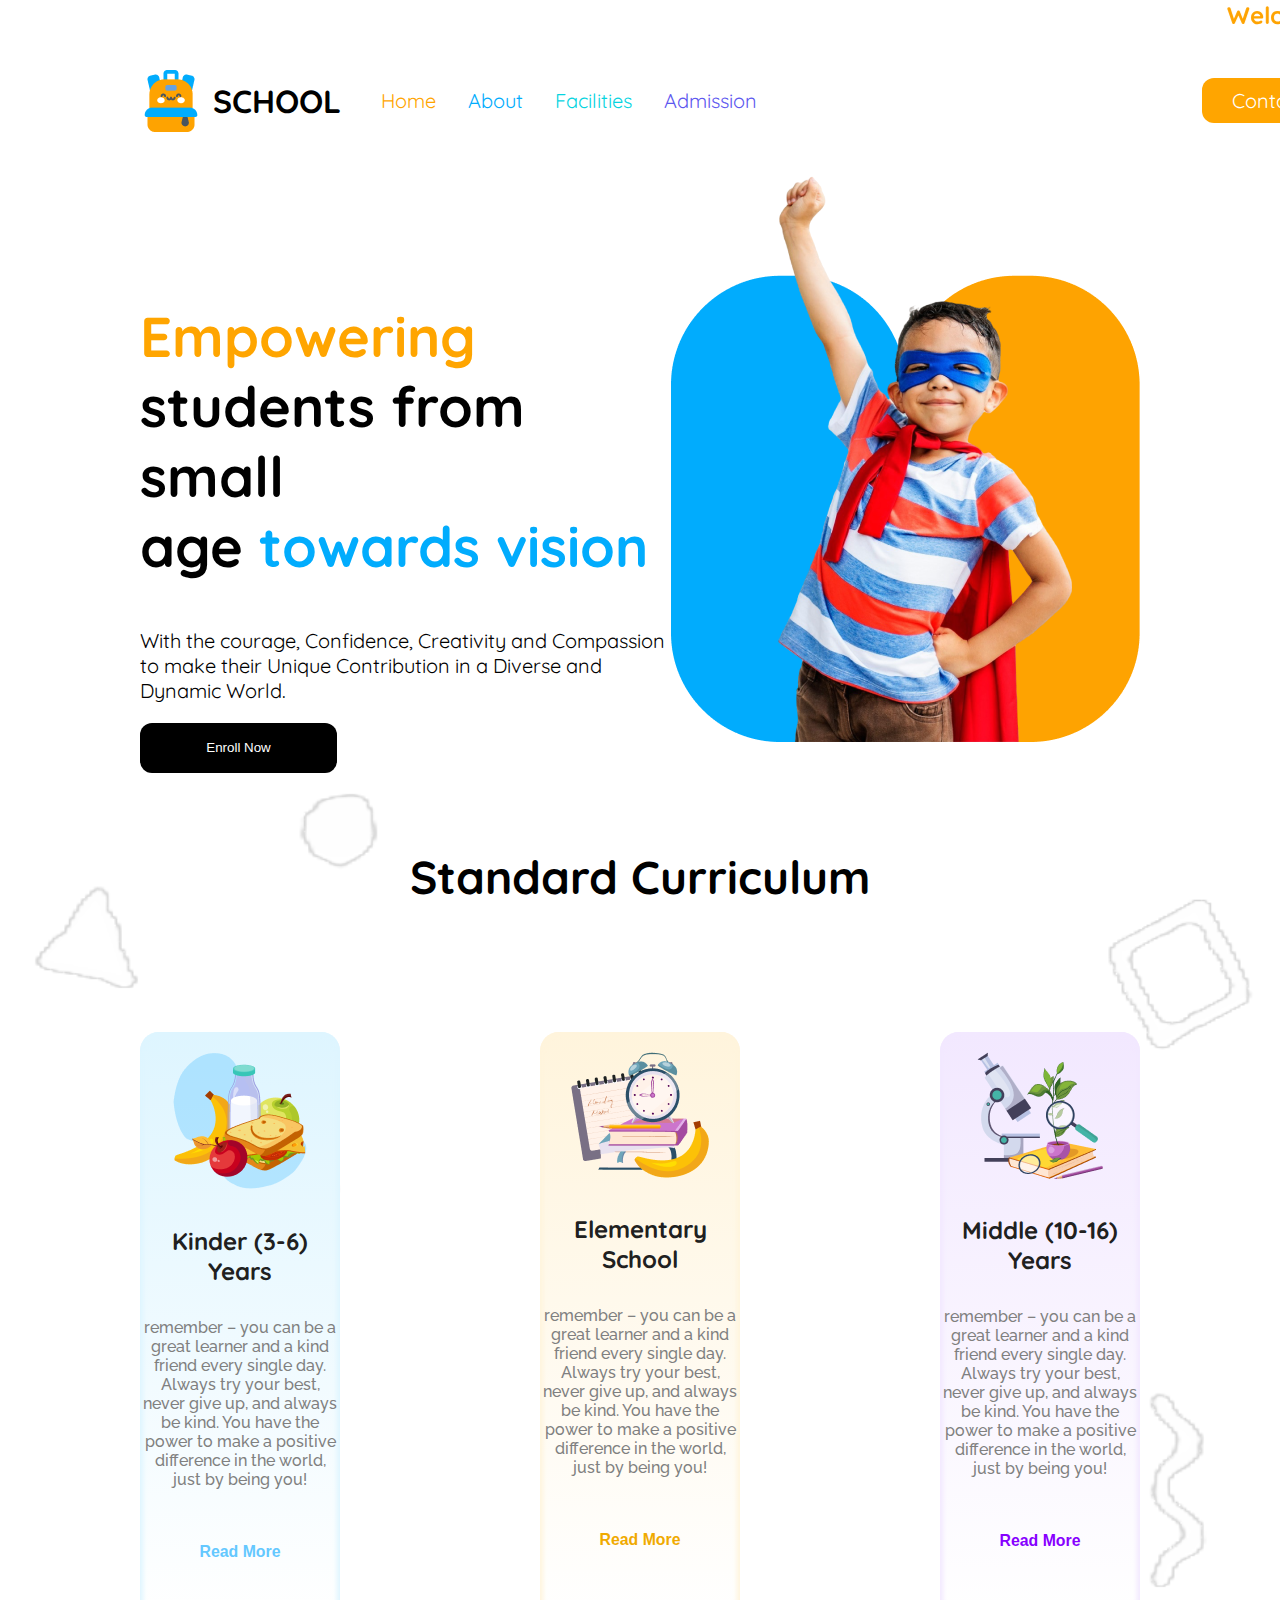
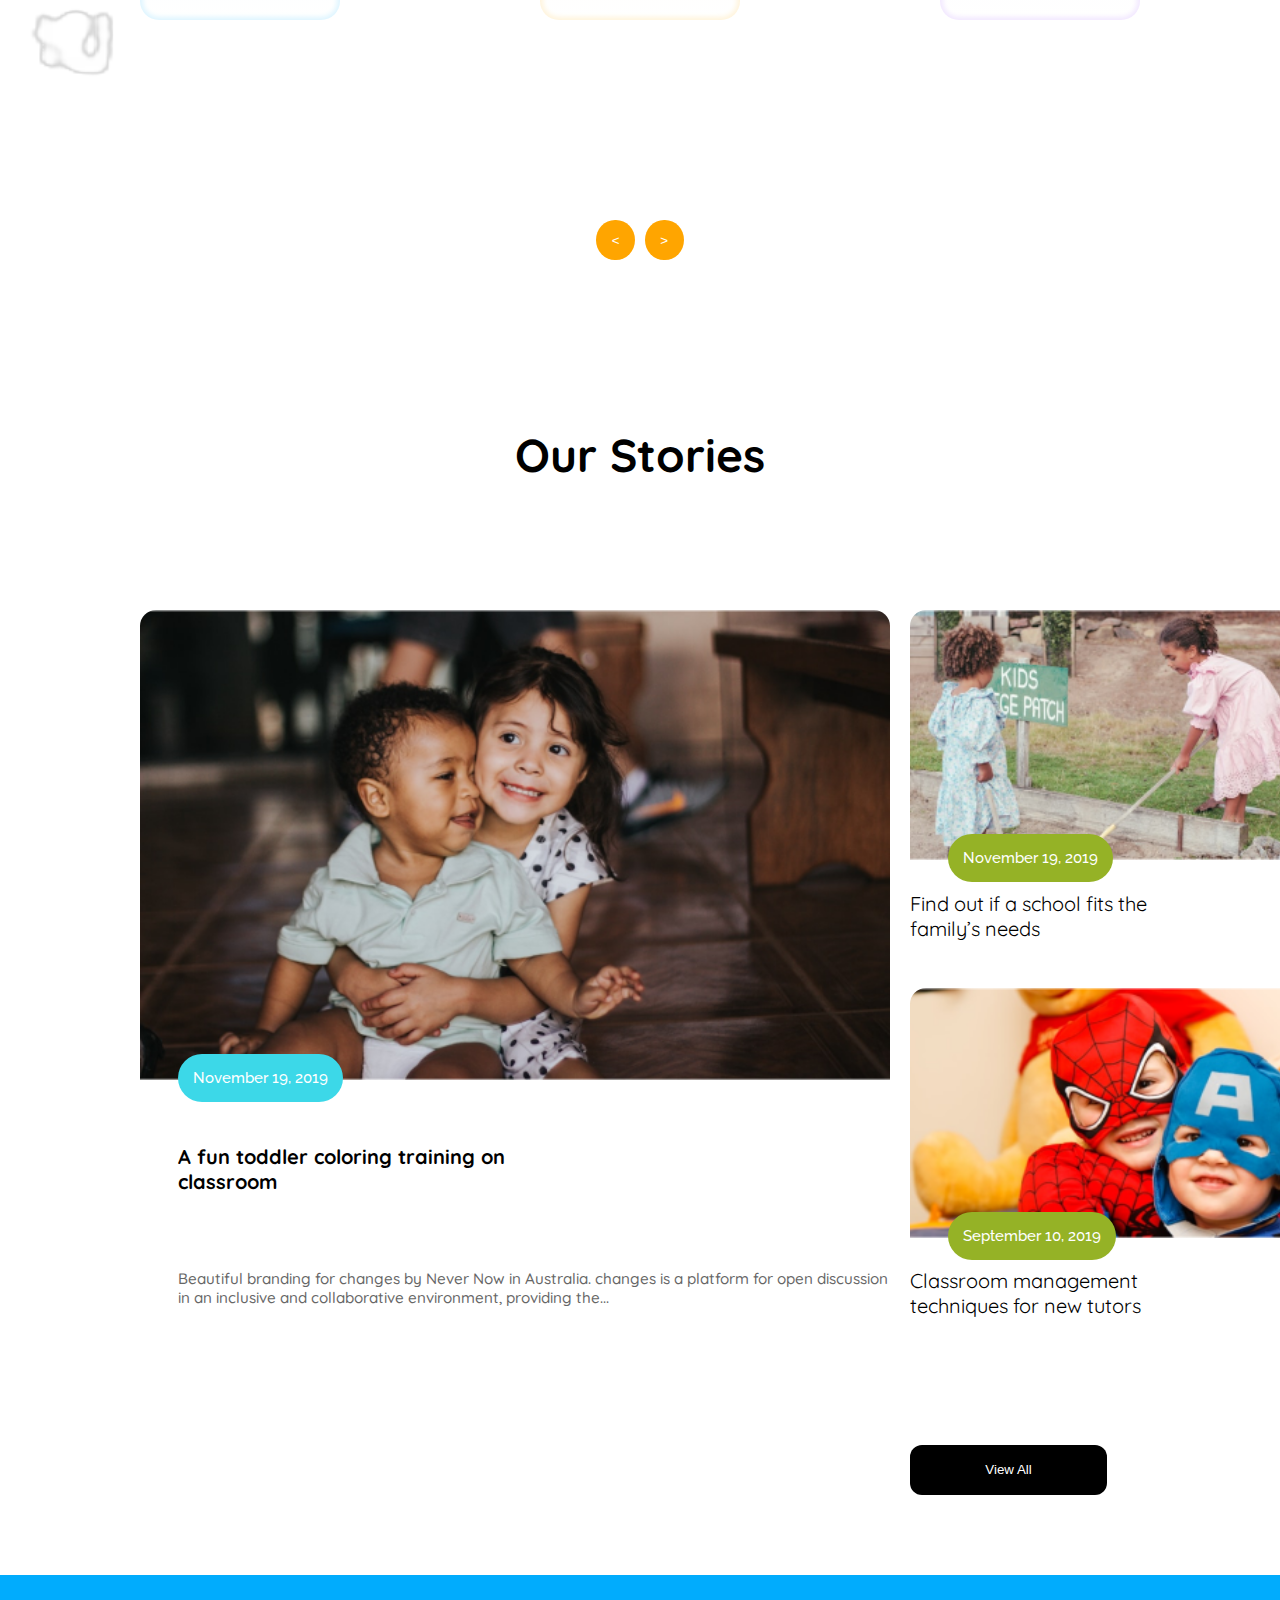
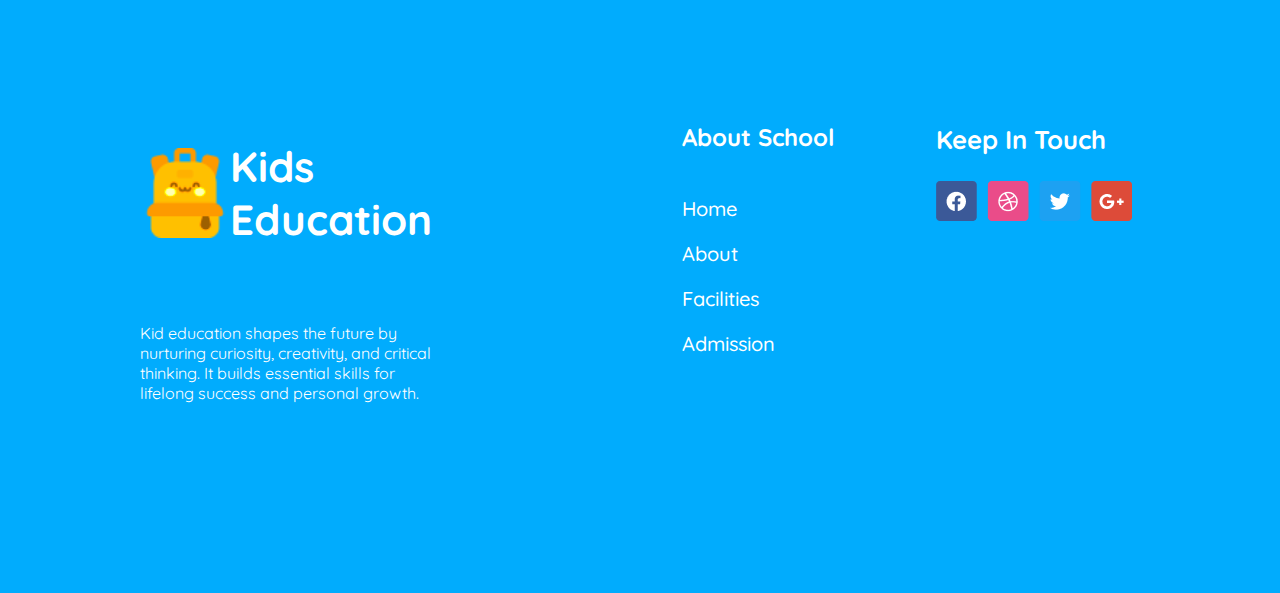
==== commit feccfa23: "solve some essues" ====
--- a/index.html
+++ b/index.html
@@ -130,7 +130,7 @@
                            Education</h3>
                     </div>
                 </div>
-                <p class="p">Kid education shapes the future by nurturing curiosity, creativity, and critical thinking. It builds essential skills for lifelong success and personal growth.</p>
+                <p class="per">Kid education shapes the future by nurturing curiosity, creativity, and critical thinking. It builds essential skills for lifelong success and personal growth.</p>
 
             </div>
             <div class="footer3 b">
--- a/style/style.css
+++ b/style/style.css
@@ -514,13 +514,15 @@
     max-width: 220px;
     max-height:150px;
 }
-.p{ display: flex;
-    font-size:0.5rem;
-    flex-wrap: break-word;
+.per{ 
+    font-size:1rem;
+    
    
 }
 .date{
     font-size: 0.5rem;
+    font-family: "Raleway", serif;
+    font-weight: 500;
 }
 .story{
         margin: 0% 0%;
@@ -540,7 +542,10 @@
         padding-left: 0%;
     }
     .p{
-        font-size: 1rem;
+        font-size: 0.5rem;
+        font-weight: bold;
+        padding-top:14.27px ;
+        justify-content: center;
         
     }
     .footer1{
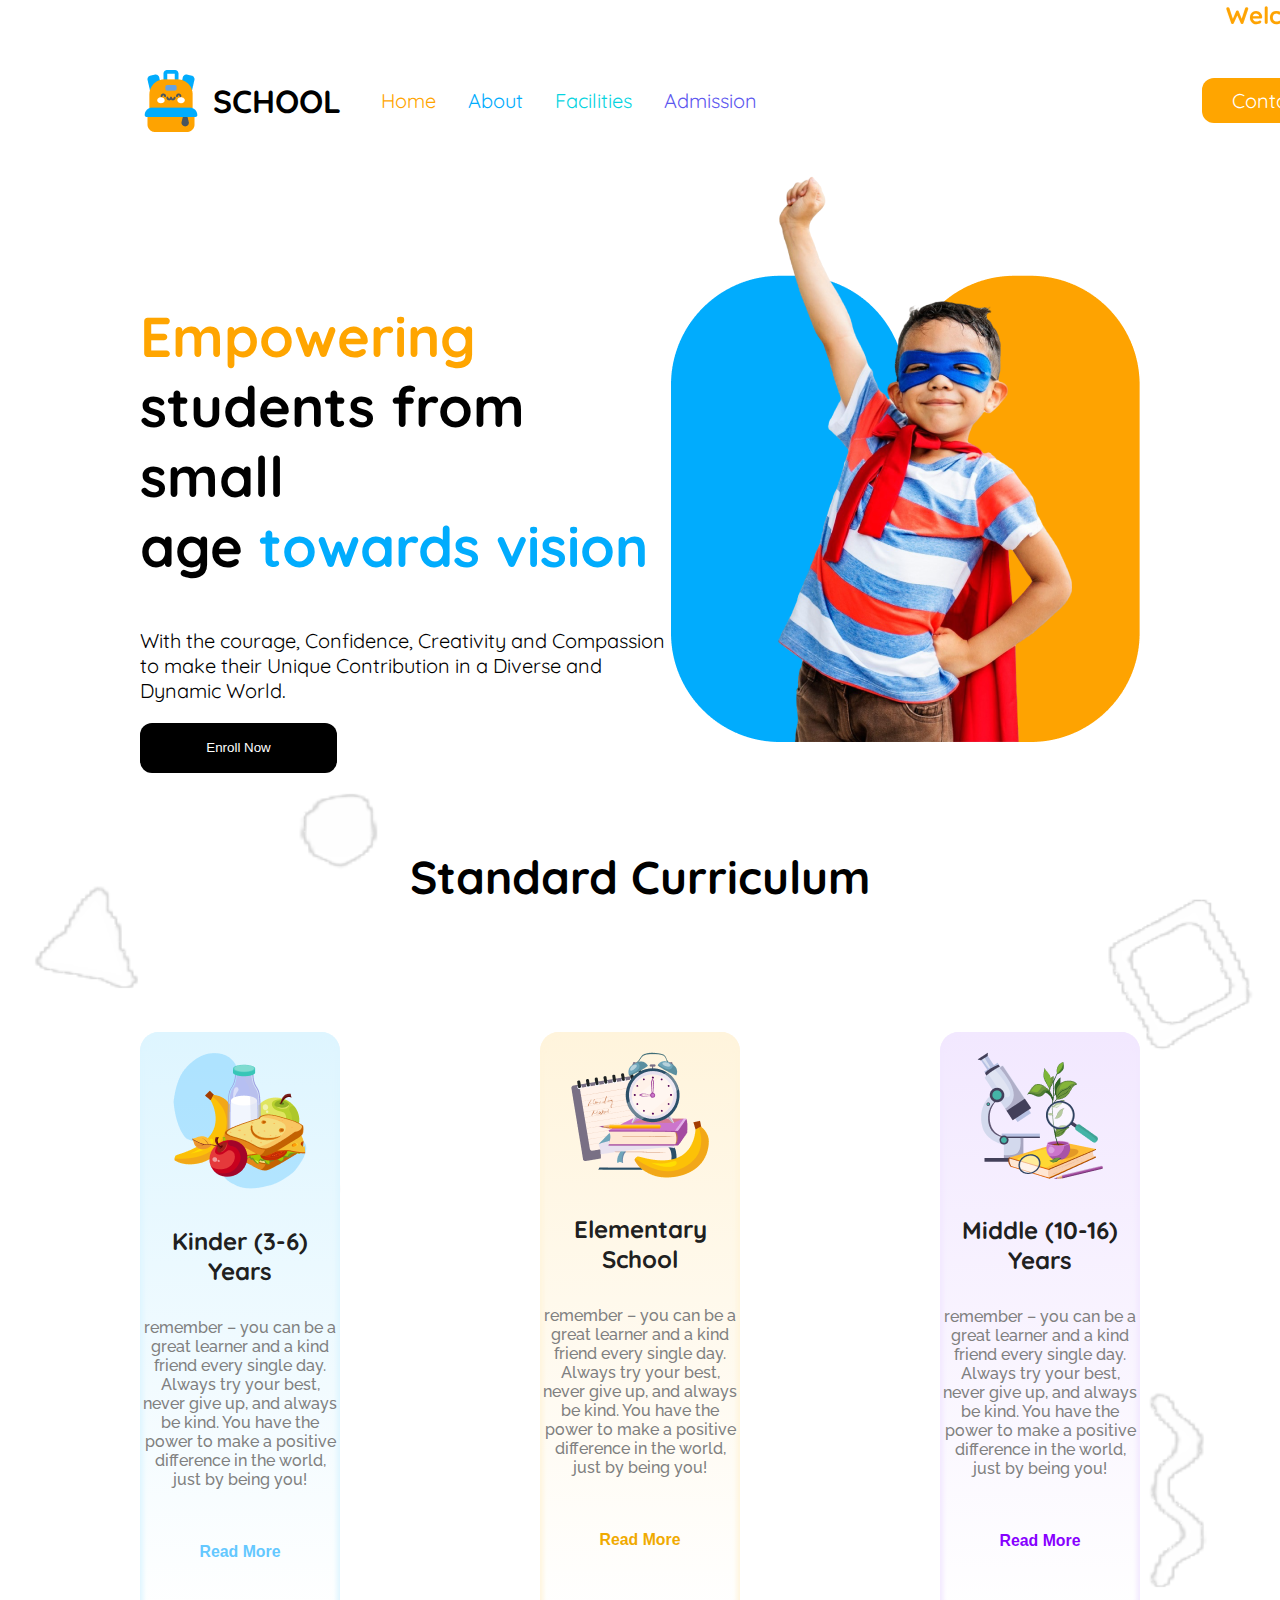
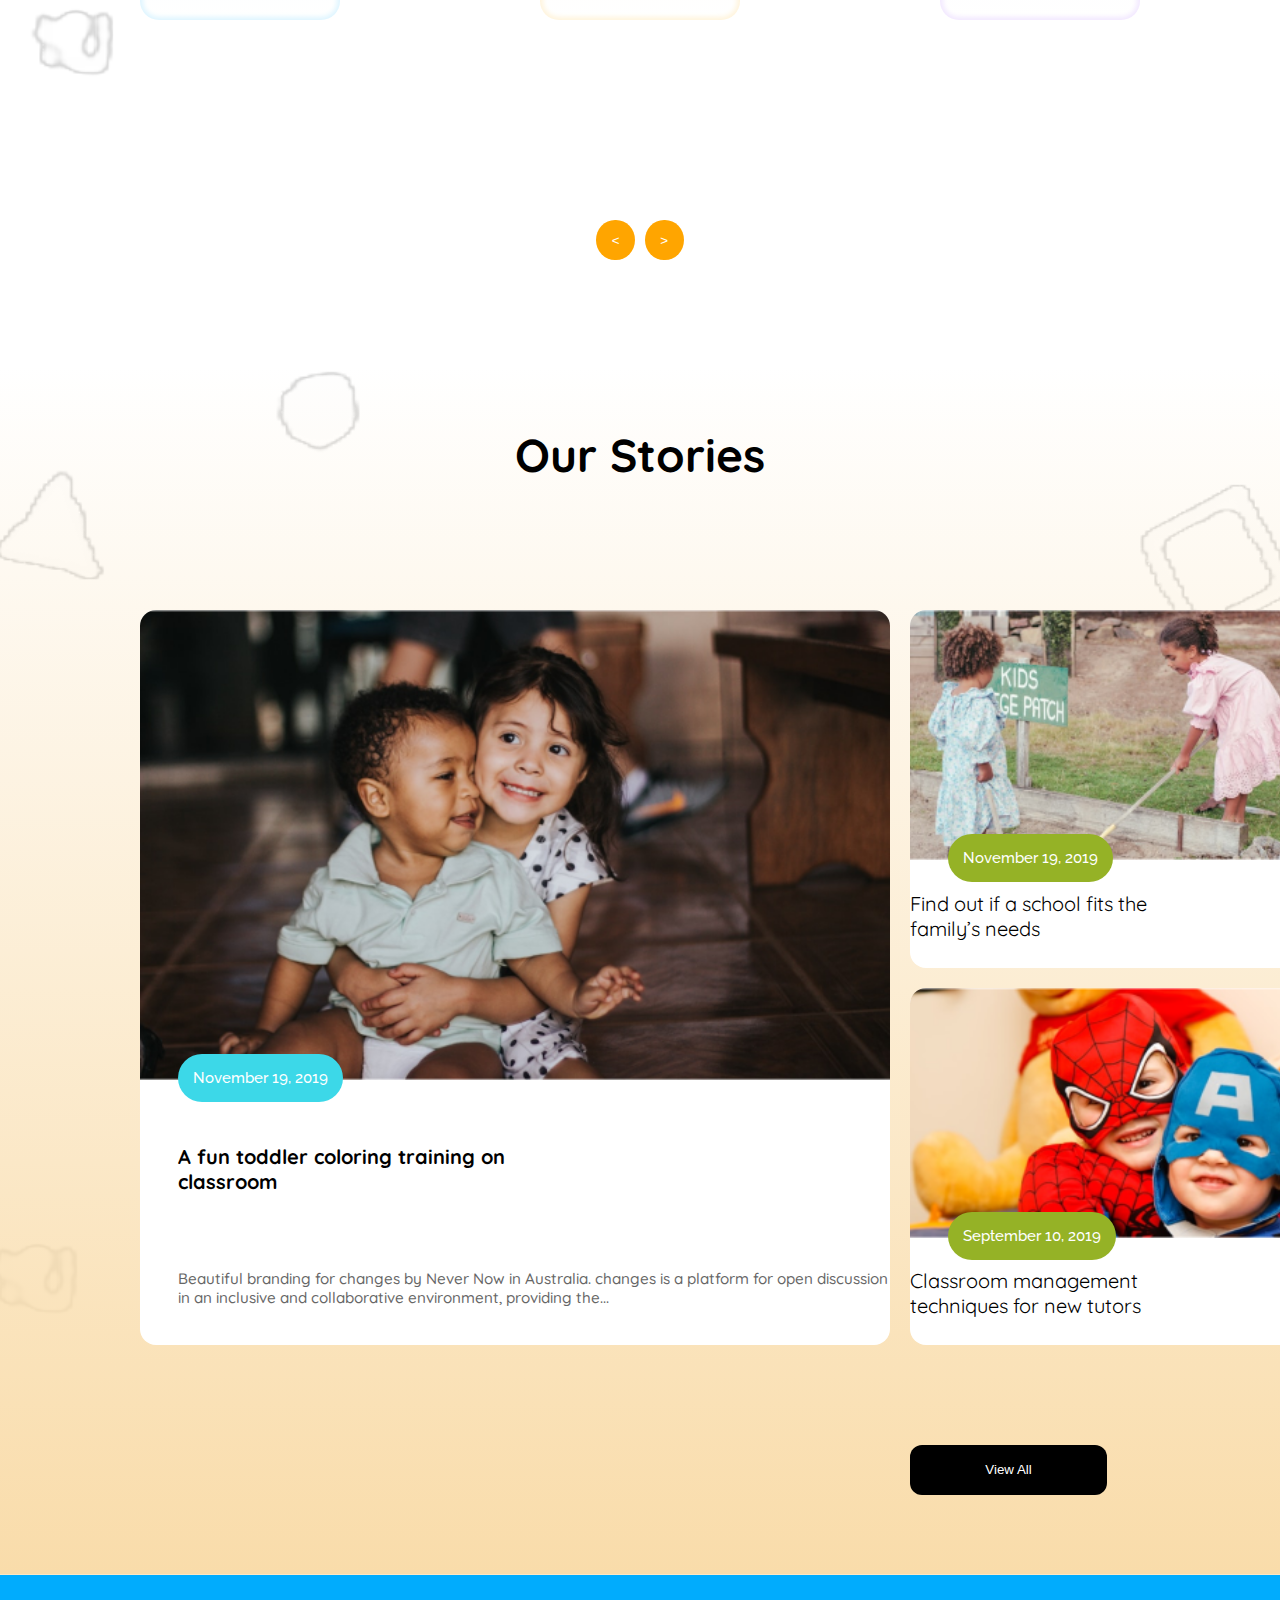
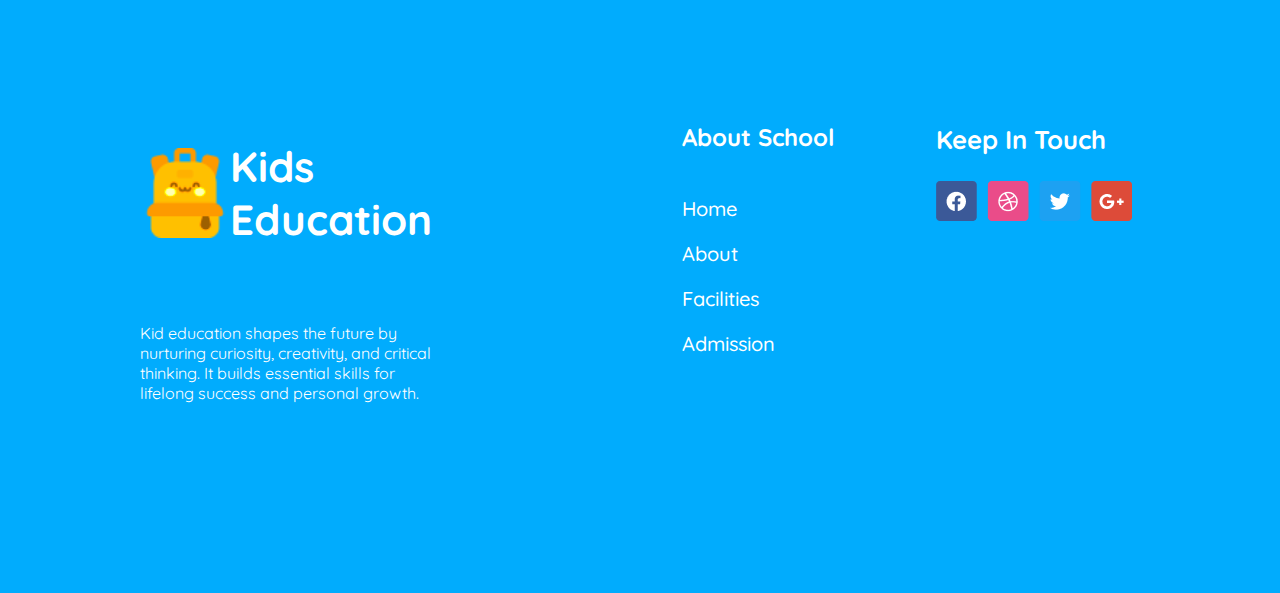
==== commit 7e931eef: "solve responsive problem" ====
--- a/index.html
+++ b/index.html
@@ -38,7 +38,7 @@
                 <button class="btn-b " type="button">Enroll Now</button>
             </div>
             <div class="box display-flex">
-                <img src="assets/hero-kids.png" alt="">
+                <img class="hero" src="assets/hero-kids.png" alt="">
                 
             </div>
         </section>
@@ -88,24 +88,24 @@
                     collaborative environment, providing the...</p></div>
                 </div>
                 <div class="collage">
-                    <div class="stories2 ">
+                    <div class="stories2 hg">
                         <div class="hg"> <img  src="assets/story-2.png" alt=""></div>
                          <span class="date" style="background-color: rgba(149, 178, 38, 1);">November 19, 2019</span>
                          <h4 class="p f">Find out if a school fits the <br>family’s needs</h4>
                      </div>
-                     <div class="stories3 ">
+                     <div class="stories3 hg">
                          <div class="hg"><img  src="assets/story-3.png" alt=""></div>
                          <span class="date" style="background-color:rgba(93, 88, 240, 1) ;">November 19, 2019</span>
                          <h4 class="p">Summer math & literacy <br>
                              centres for kids</h4>
                      </div>
-                     <div class="stories4 ">
+                     <div class="stories4 hg">
                          <div class="hg"><img  src="assets/story-4.png" alt=""></div>
                          <span class="date" style="background-color: rgba(149, 178, 38, 1);">September 10, 2019</span>
                          <h4 class="p">Classroom management <br>
                              techniques for new tutors</h4>
                      </div>
-                     <div class="stories5 ">
+                     <div class="stories5 hg">
                          <div class="hg"><img  src="assets/story-5.png" alt=""></div>
                          <span class="date" style="background-color: rgba(149, 178, 38, 1);" >July 19, 2019</span>
                          <h4 class="p">Conversation rhymes <br>
--- a/style/style.css
+++ b/style/style.css
@@ -148,7 +148,8 @@
     background-image: url("../assets/bgg.png");
     background-position: center;
     background-size: cover;
-    width: 100%;
+    
+   
     
 
     
@@ -156,6 +157,9 @@
 }
 .story{
     margin: 0 140px;
+    
+    
+    
 }
 .st{ 
     justify-content: center;
@@ -240,6 +244,15 @@
     font-size: 40px;
     visibility: hidden;
 }
+.gradient{
+    background: 
+    linear-gradient(to top, rgba(249, 220, 170, 1), rgba(0, 0, 0, 0)),
+    url('../assets/bgg.png');
+    background-position: center; 
+    background-size: cover;   
+    
+    
+}
 .stories{
     display: grid;
     grid-template-columns: repeat(3,1fr);
@@ -257,6 +270,7 @@
     max-width: 800px;
     grid-row: span 2 ;
     width: 750px;
+    max-height: 735px;
     background-color: rgba(255, 255, 255, 1);
     border-radius:16px ;
    
@@ -334,6 +348,8 @@
 .e{
         padding-bottom: 60px;
         padding-top: 80px;
+        
+        
     }
 
 .ten{
@@ -416,12 +432,13 @@
         flex-direction: column-reverse;
         overflow-x: hidden;
         margin: 0 auto;
-        padding: 0 auto;}
+        padding: 0 auto;
+        }
 
     .standard-box{
         flex-direction: column;
         padding: 0 0;
-        row-gap: 10px;
+        gap:12.3px; 
         
     }
     .standard{
@@ -439,14 +456,20 @@
     }
     .box-container{
         width: 350px;
-        text-align: center;}
+        text-align: center;
+    
+        }
+
         
     .head{
       padding-left: 0%;
-      margin-top: 10%;
-      padding-right: 0%;
-      
+      margin-top: 3%;
+      padding-right: 10px;
       height:0px;
+      border: 1px solid orange;
+      padding-top: 70px;
+      
+      
     }
     .ir{
         font-weight: bold;
@@ -486,23 +509,19 @@
     .fa-sharp{
         padding-bottom:50px ;
     }
-    .head{
-        border-bottom: 2px solid orange;
-    }
+   
     .stories1{
       display: none;
       
     }
-    .collage{ 
-      
-        
-        
-}
+        
+
 .gradient{
     margin-left: 0% ;
     padding-left: 0%;
     padding-right: 0%;
     margin-right: 0%;
+    overflow-x: hidden;
 }
     .collage{
         padding: 0% 5px;
@@ -511,8 +530,8 @@
     }
    
 .hg img{
-    max-width: 220px;
-    max-height:150px;
+    max-width: 180px;
+    max-height:120px;
 }
 .per{ 
     font-size:1rem;
@@ -528,7 +547,7 @@
         margin: 0% 0%;
     }
 .e{
-       margin-left: 62%;
+    margin-left: 50%;
     }
     .ten{
         flex-direction: column;
@@ -551,14 +570,24 @@
     .footer1{
         width:100%;
     }
-   
-
-    
-
-
-
-
-
-
-
-}   
+    .hg{
+        width:180px ;
+        
+    }
+    
+    .collage{
+        column-gap: 0%;
+    }
+   .hero{
+    width: 380px;
+   }
+
+    
+
+
+
+
+
+
+
+}   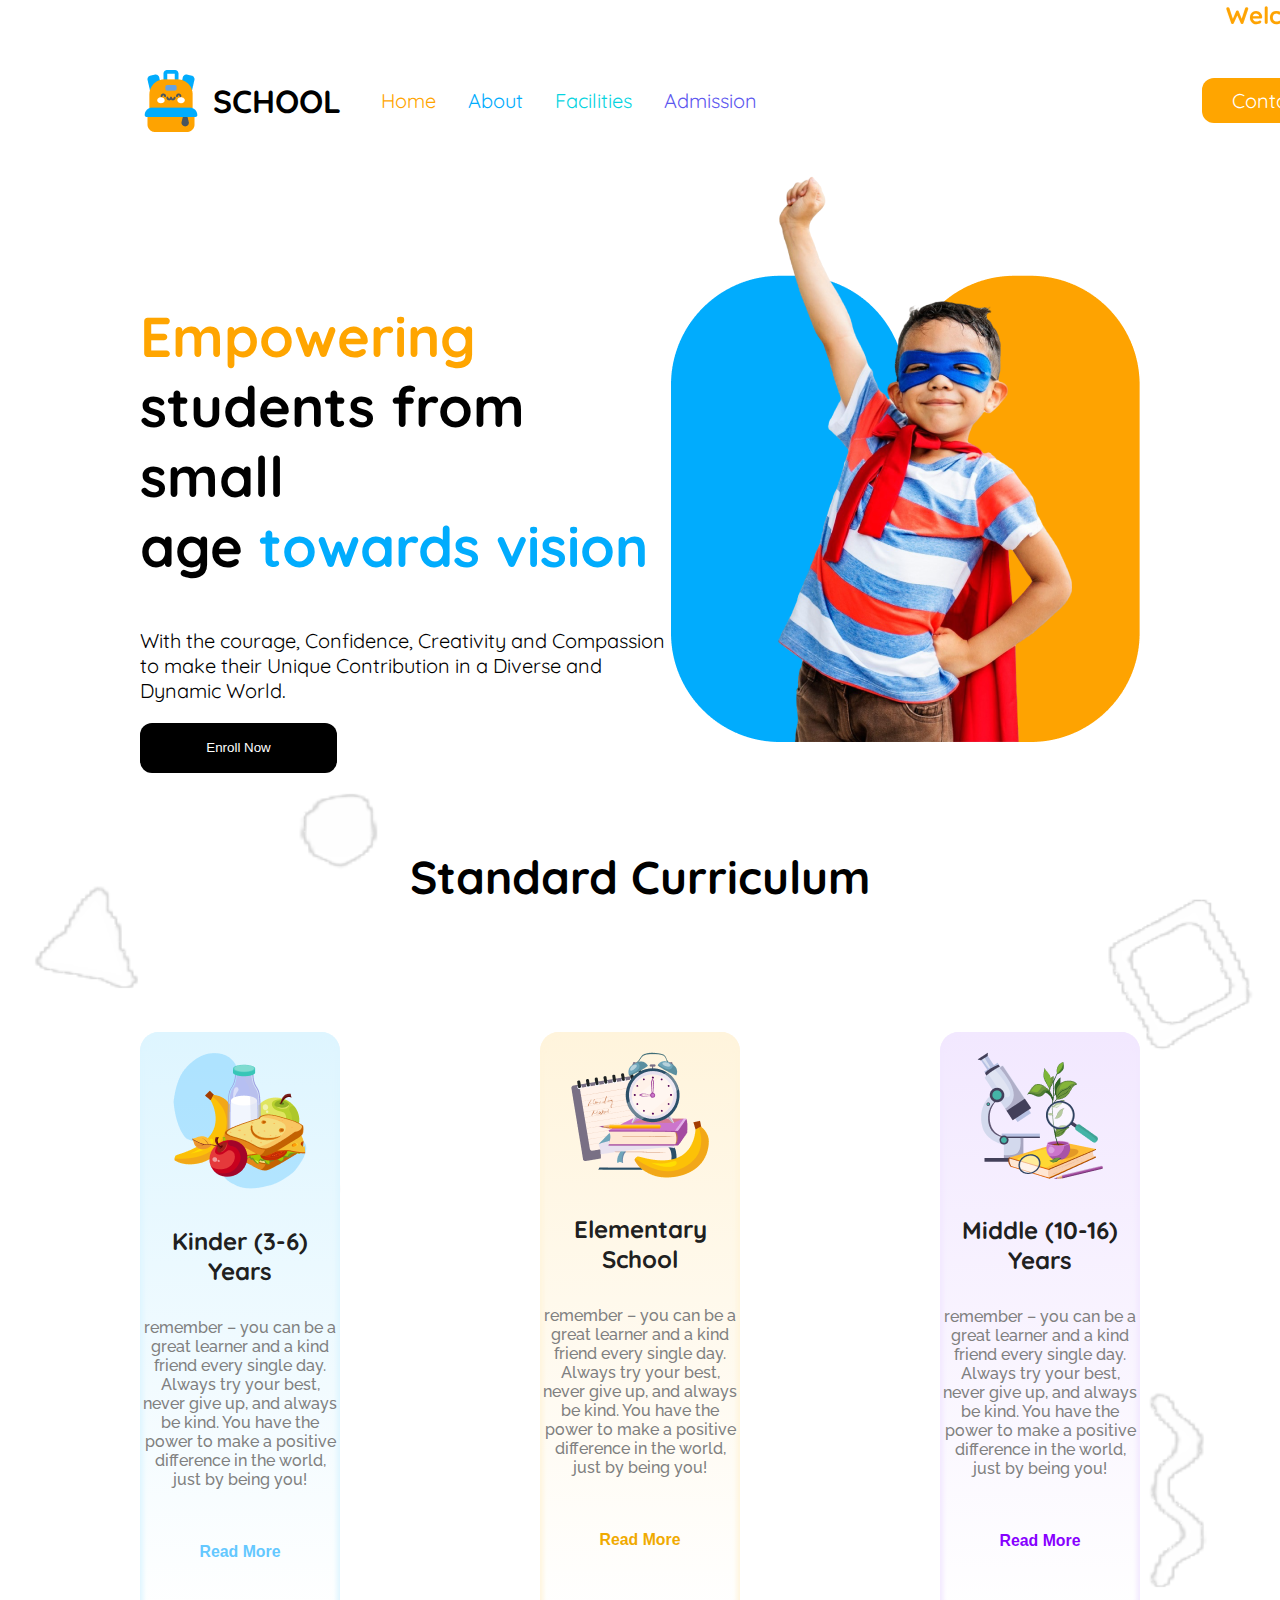
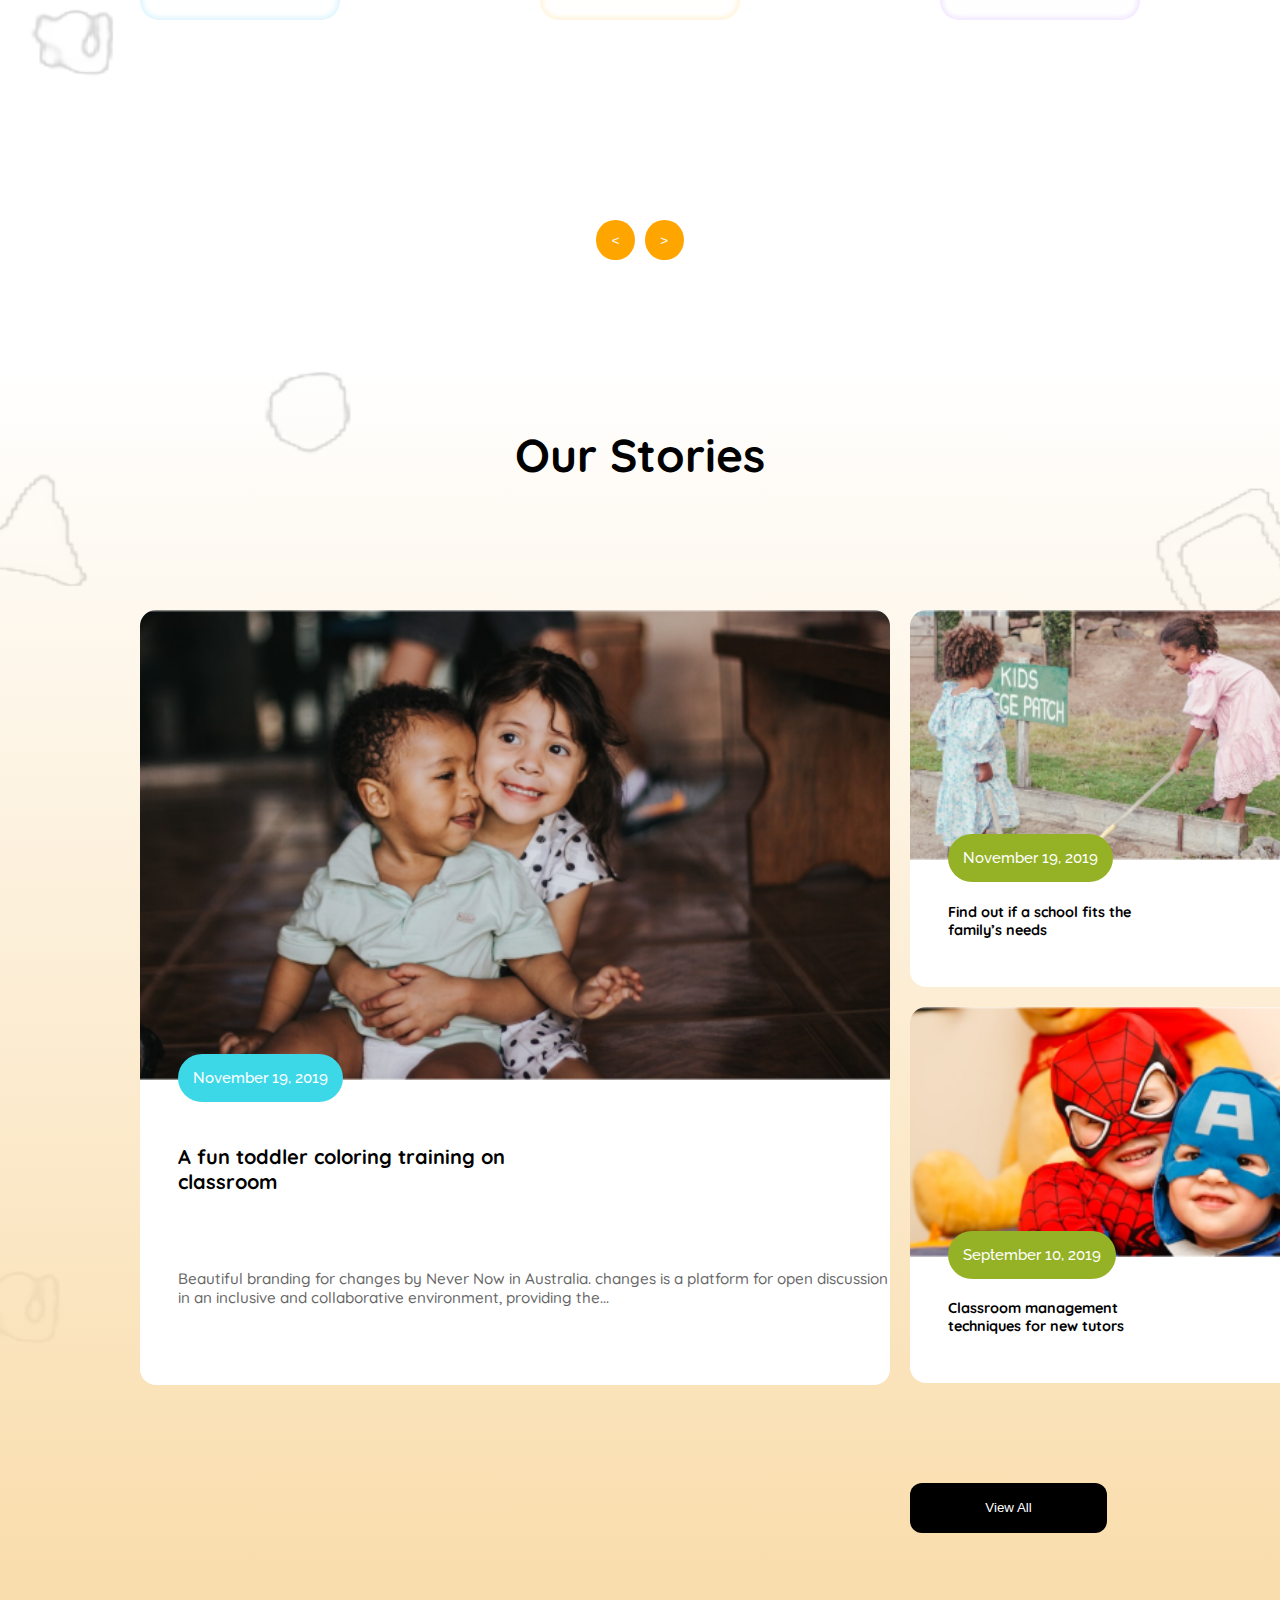
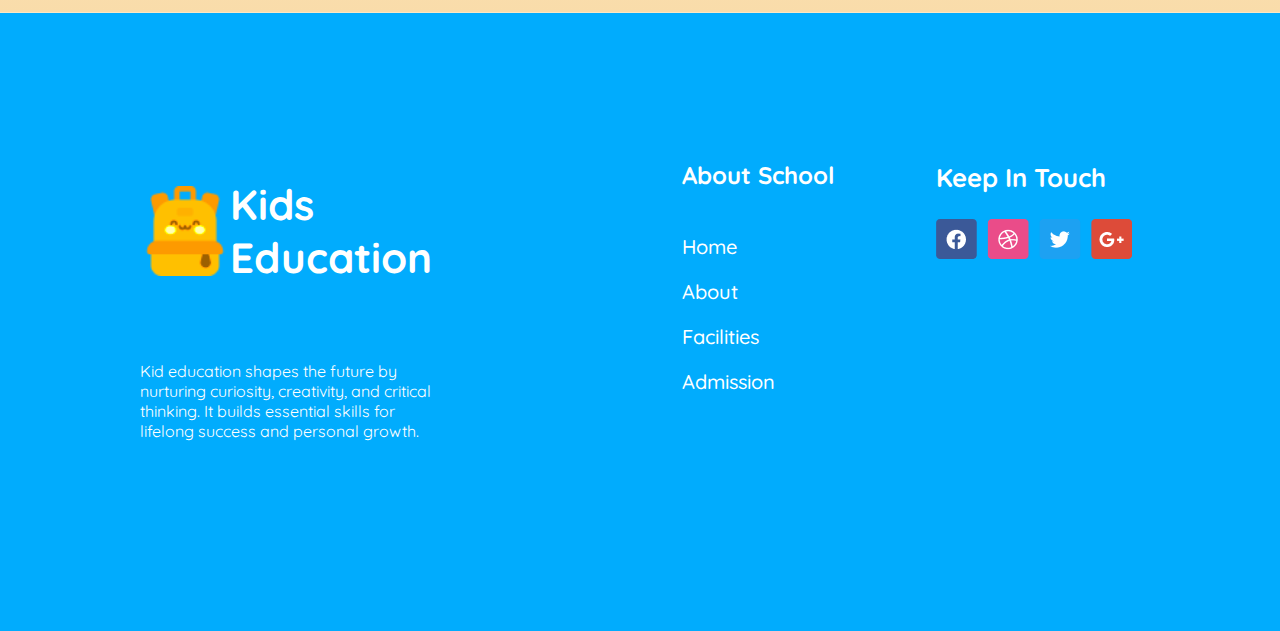
==== commit 9a1e25ae: "final added" ====
--- a/index.html
+++ b/index.html
@@ -91,7 +91,7 @@
                     <div class="stories2 hg">
                         <div class="hg"> <img  src="assets/story-2.png" alt=""></div>
                          <span class="date" style="background-color: rgba(149, 178, 38, 1);">November 19, 2019</span>
-                         <h4 class="p f">Find out if a school fits the <br>family’s needs</h4>
+                         <h4 class="p ">Find out if a school fits the <br>family’s needs</h4>
                      </div>
                      <div class="stories3 hg">
                          <div class="hg"><img  src="assets/story-3.png" alt=""></div>
--- a/style/style.css
+++ b/style/style.css
@@ -270,7 +270,7 @@
     max-width: 800px;
     grid-row: span 2 ;
     width: 750px;
-    max-height: 735px;
+    max-height: 775px;
     background-color: rgba(255, 255, 255, 1);
     border-radius:16px ;
    
@@ -344,7 +344,8 @@
     font-size: 0.95rem;
     color: rgba(102, 102, 102, 1);
     padding-top: 47.93px;
-    padding-bottom: 34.52px;}
+    
+}
 .e{
         padding-bottom: 60px;
         padding-top: 80px;
@@ -386,8 +387,10 @@
    
 }
 .p{
-    font-weight: 400;
-    font-size:1.25rem ;
+    font-weight:bold;
+    font-size:0.9rem ;
+    padding:19.17px 38.79px 28.76px 37.91px ;
+
 }
 .xc{
     font-weight: bold;
@@ -523,11 +526,7 @@
     margin-right: 0%;
     overflow-x: hidden;
 }
-    .collage{
-        padding: 0% 5px;
-        
-      
-    }
+
    
 .hg img{
     max-width: 180px;
@@ -563,7 +562,7 @@
     .p{
         font-size: 0.5rem;
         font-weight: bold;
-        padding-top:14.27px ;
+        padding:11.42px 23.1px 17.12px 22.57px;
         justify-content: center;
         
     }
@@ -576,11 +575,14 @@
     }
     
     .collage{
-        column-gap: 0%;
+        column-gap: 5px;
     }
    .hero{
     width: 380px;
    }
+   .story{
+    padding-left: 20px;
+   }
 
     
 
